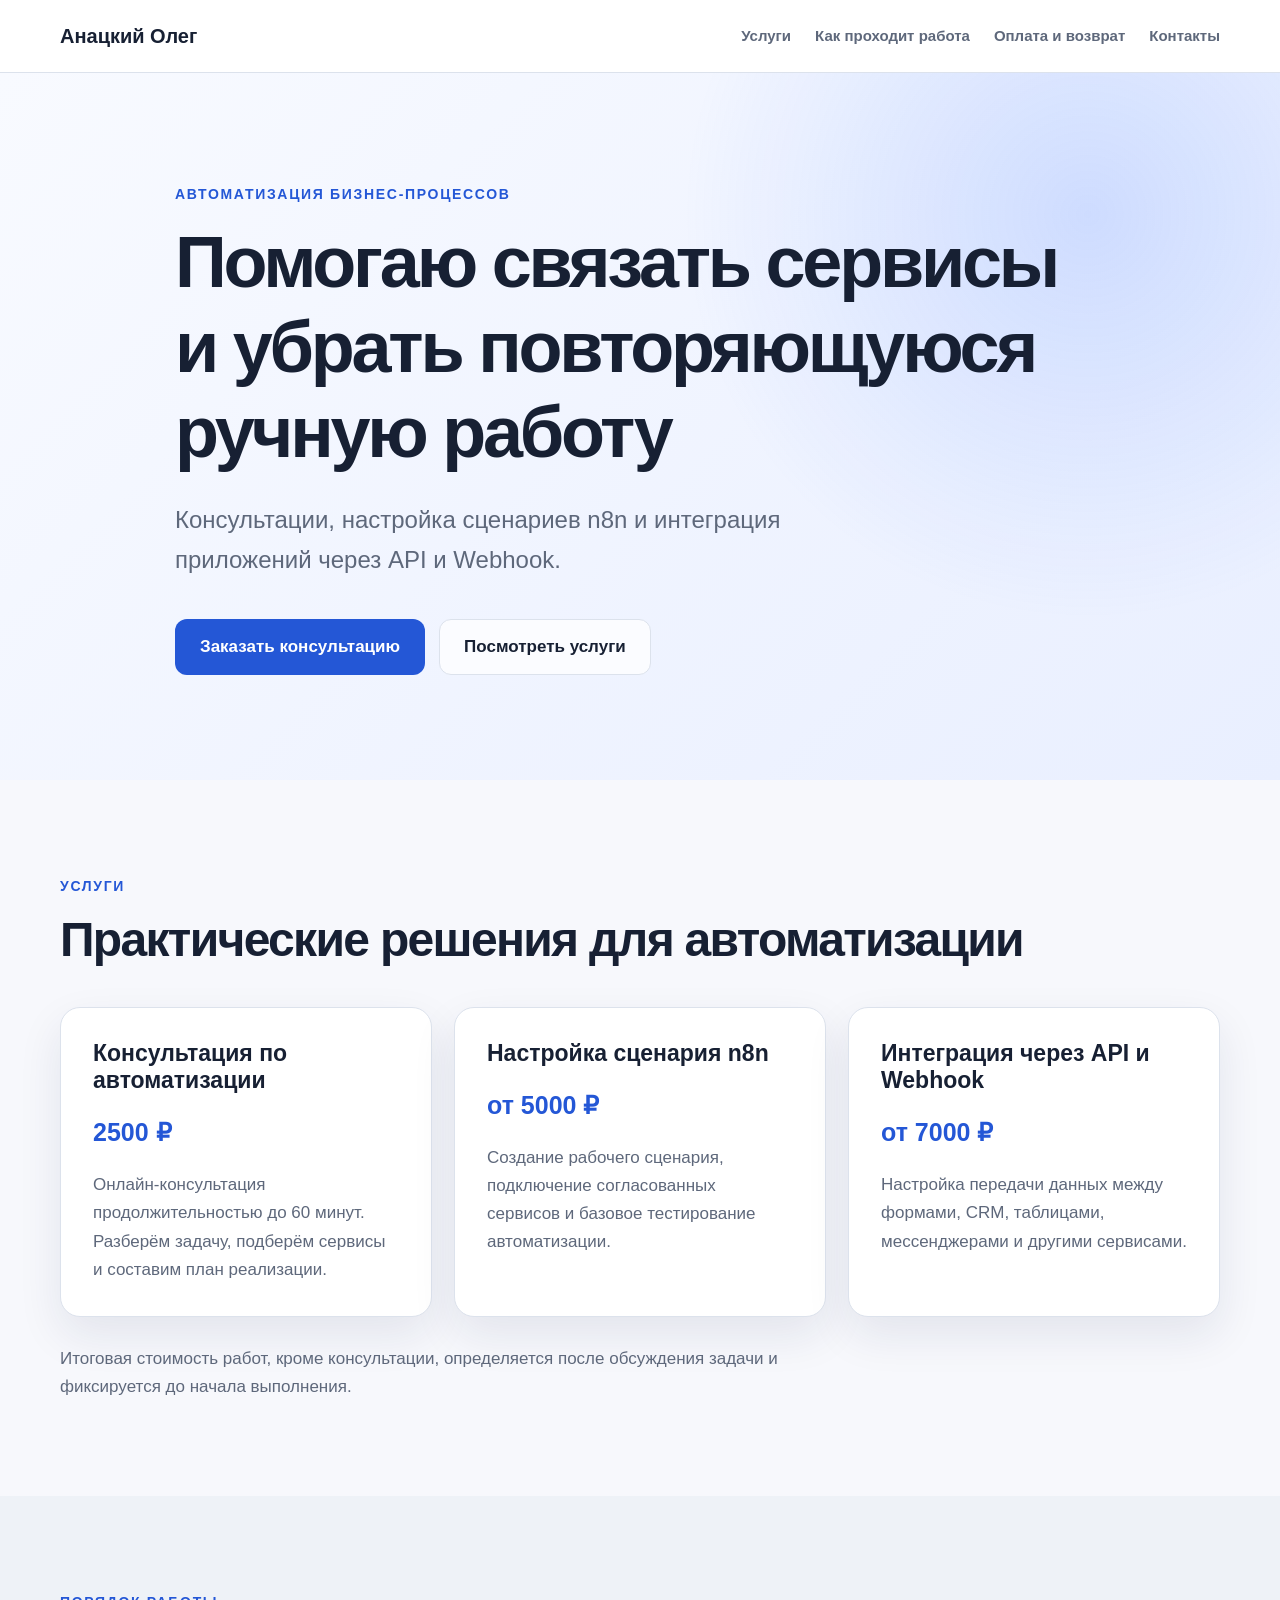
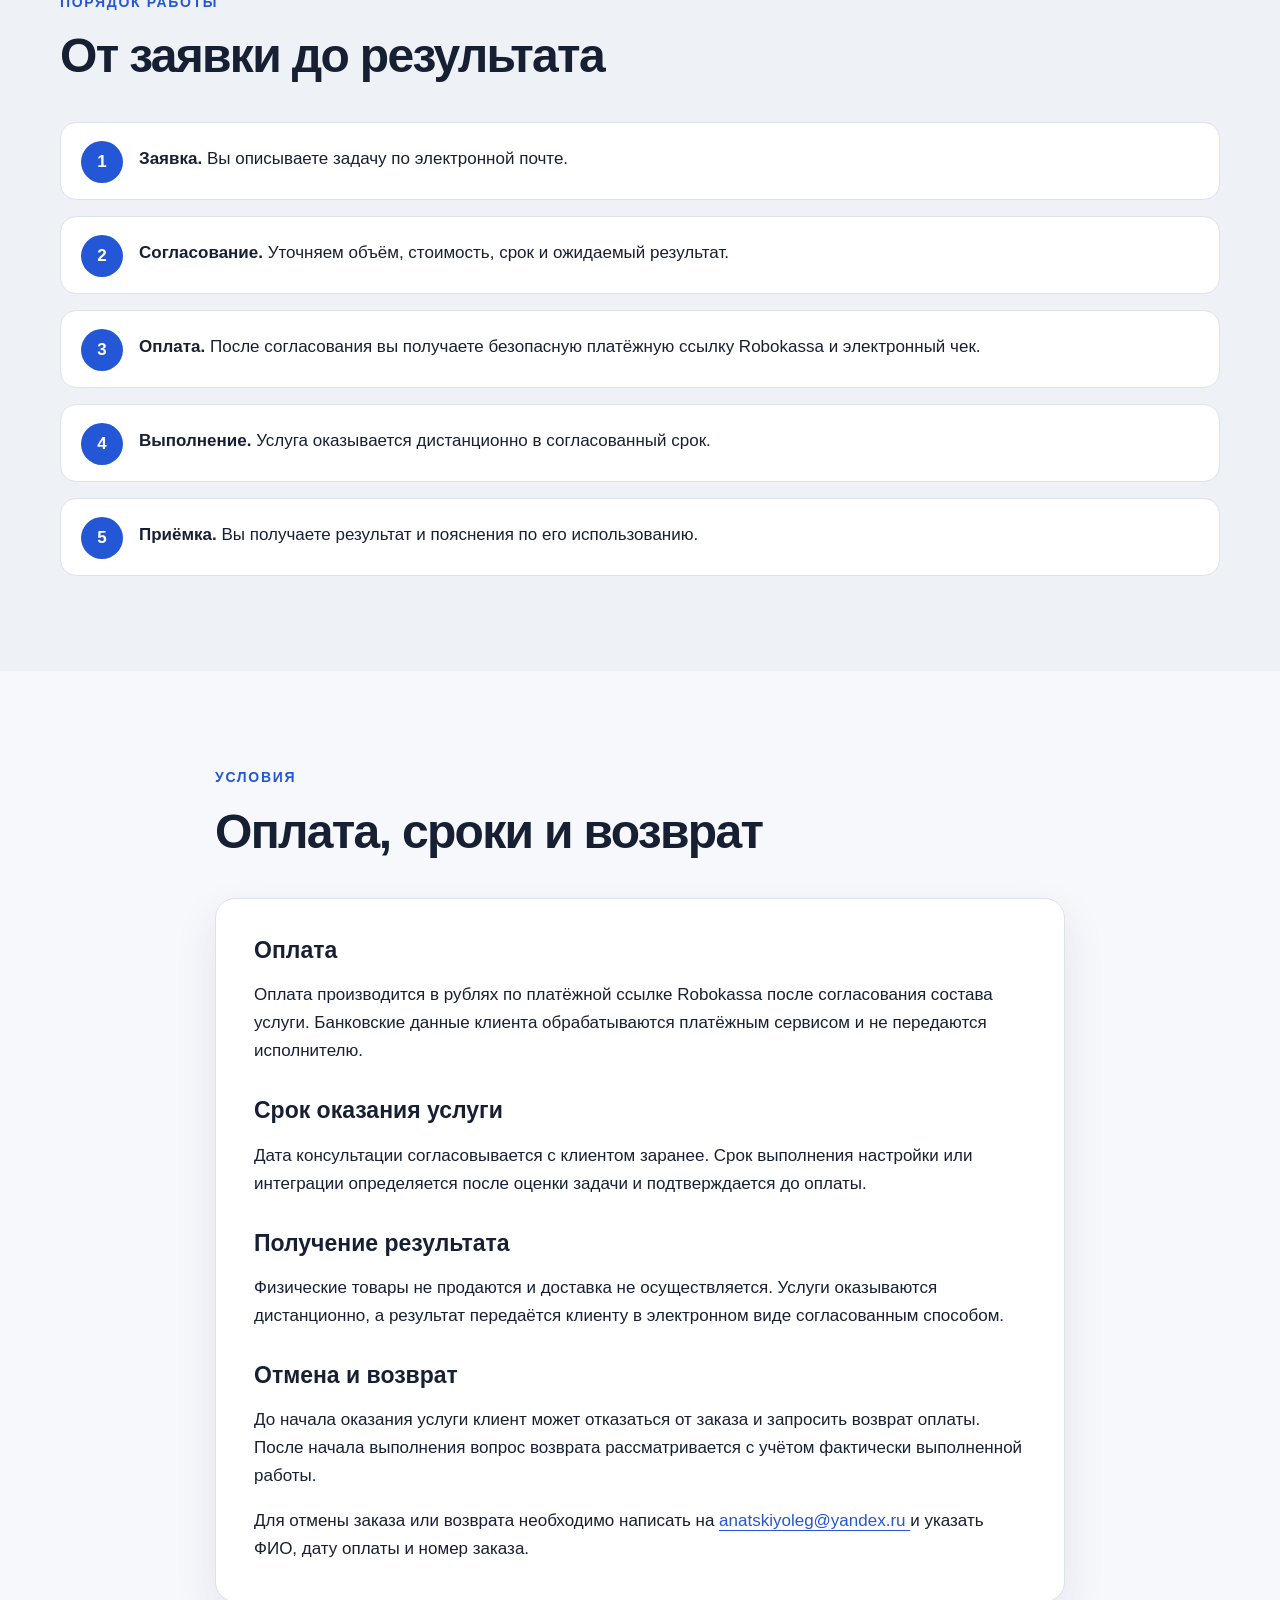
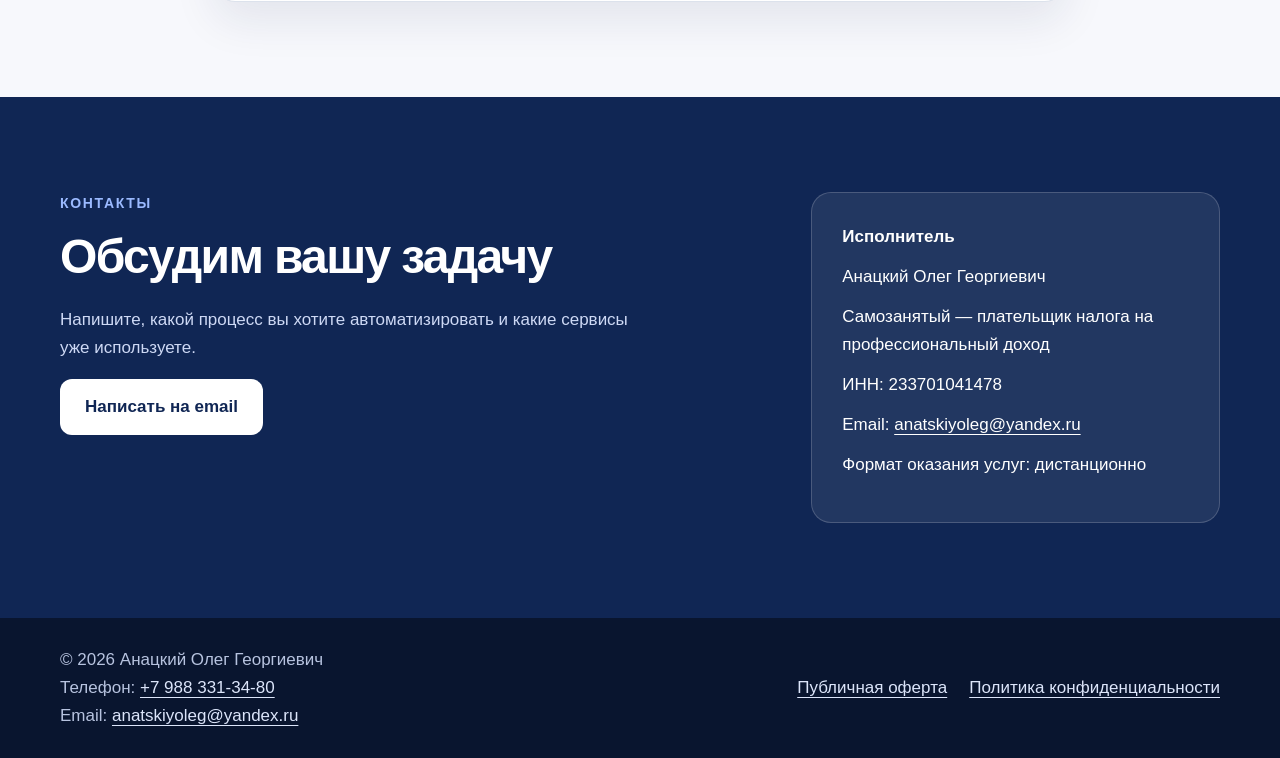
==== index.html @ 3cc93a09 "fix: add contact details for Robokassa review" ====
<!DOCTYPE html>
<html lang="ru">
<head>
  <meta charset="UTF-8">
  <meta name="viewport" content="width=device-width, initial-scale=1.0">

  <title>Автоматизация бизнес-процессов — Олег Анацкий</title>

  <meta
    name="description"
    content="Консультации, настройка сценариев n8n и интеграция сервисов через API и Webhook."
  >

  <link rel="stylesheet" href="styles.css">
</head>

<body>
  <header class="header">
    <div class="container header-inner">
      <a class="logo" href="#top">Анацкий Олег</a>

      <nav class="navigation" aria-label="Основная навигация">
        <a href="#services">Услуги</a>
        <a href="#process">Как проходит работа</a>
        <a href="#payment">Оплата и возврат</a>
        <a href="#contacts">Контакты</a>
      </nav>
    </div>
  </header>

  <main id="top">
    <section class="hero">
      <div class="container hero-content">
        <p class="eyebrow">Автоматизация бизнес-процессов</p>

        <h1>Помогаю связать сервисы и убрать повторяющуюся ручную работу</h1>

        <p class="hero-text">
          Консультации, настройка сценариев n8n и интеграция
          приложений через API и Webhook.
        </p>

        <div class="hero-actions">
          <a
            class="button button-primary"
            href="mailto:anatskiyoleg@yandex.ru?subject=Заявка%20на%20консультацию"
          >
            Заказать консультацию
          </a>

          <a class="button button-secondary" href="#services">
            Посмотреть услуги
          </a>
        </div>
      </div>
    </section>

    <section class="section" id="services">
      <div class="container">
        <p class="section-label">Услуги</p>
        <h2>Практические решения для автоматизации</h2>

        <div class="cards">
          <article class="card">
            <h3>Консультация по автоматизации</h3>
            <p class="price">2500 ₽</p>

            <p>
              Онлайн-консультация продолжительностью до 60 минут.
              Разберём задачу, подберём сервисы и составим план реализации.
            </p>
          </article>

          <article class="card">
            <h3>Настройка сценария n8n</h3>
            <p class="price">от 5000 ₽</p>

            <p>
              Создание рабочего сценария, подключение согласованных
              сервисов и базовое тестирование автоматизации.
            </p>
          </article>

          <article class="card">
            <h3>Интеграция через API и Webhook</h3>
            <p class="price">от 7000 ₽</p>

            <p>
              Настройка передачи данных между формами, CRM,
              таблицами, мессенджерами и другими сервисами.
            </p>
          </article>
        </div>

        <p class="note">
          Итоговая стоимость работ, кроме консультации, определяется
          после обсуждения задачи и фиксируется до начала выполнения.
        </p>
      </div>
    </section>

    <section class="section section-muted" id="process">
      <div class="container">
        <p class="section-label">Порядок работы</p>
        <h2>От заявки до результата</h2>

        <ol class="steps">
          <li>
            <strong>Заявка.</strong>
            Вы описываете задачу по электронной почте.
          </li>

          <li>
            <strong>Согласование.</strong>
            Уточняем объём, стоимость, срок и ожидаемый результат.
          </li>

          <li>
            <strong>Оплата.</strong>
            После согласования вы получаете безопасную платёжную
            ссылку Robokassa и электронный чек.
          </li>

          <li>
            <strong>Выполнение.</strong>
            Услуга оказывается дистанционно в согласованный срок.
          </li>

          <li>
            <strong>Приёмка.</strong>
            Вы получаете результат и пояснения по его использованию.
          </li>
        </ol>
      </div>
    </section>

    <section class="section" id="payment">
      <div class="container narrow">
        <p class="section-label">Условия</p>
        <h2>Оплата, сроки и возврат</h2>

        <div class="text-block">
          <h3>Оплата</h3>
          <p>
            Оплата производится в рублях по платёжной ссылке Robokassa
            после согласования состава услуги. Банковские данные клиента
            обрабатываются платёжным сервисом и не передаются исполнителю.
          </p>

          <h3>Срок оказания услуги</h3>
          <p>
            Дата консультации согласовывается с клиентом заранее.
            Срок выполнения настройки или интеграции определяется после
            оценки задачи и подтверждается до оплаты.
          </p>

          <h3>Получение результата</h3>
          <p>
            Физические товары не продаются и доставка не осуществляется.
            Услуги оказываются дистанционно, а результат передаётся клиенту
            в электронном виде согласованным способом.
          </p>

          <h3>Отмена и возврат</h3>
          <p>
            До начала оказания услуги клиент может отказаться от заказа
            и запросить возврат оплаты. После начала выполнения вопрос
            возврата рассматривается с учётом фактически выполненной работы.
          </p>

          <p>
            Для отмены заказа или возврата необходимо написать на
            <a href="mailto:anatskiyoleg@yandex.ru">
              anatskiyoleg@yandex.ru
            </a>
            и указать ФИО, дату оплаты и номер заказа.
          </p>
        </div>
      </div>
    </section>

    <section class="section section-accent" id="contacts">
      <div class="container contact-grid">
        <div>
          <p class="section-label">Контакты</p>
          <h2>Обсудим вашу задачу</h2>

          <p>
            Напишите, какой процесс вы хотите автоматизировать
            и какие сервисы уже используете.
          </p>

          <a
            class="button button-light"
            href="mailto:anatskiyoleg@yandex.ru?subject=Заявка%20с%20сайта"
          >
            Написать на email
          </a>
        </div>

        <div class="details">
          <p><strong>Исполнитель</strong></p>
          <p>Анацкий Олег Георгиевич</p>
          <p>Самозанятый — плательщик налога на профессиональный доход</p>
          <p>ИНН: 233701041478</p>

          <p>
            Email:
            <a href="mailto:anatskiyoleg@yandex.ru">
              anatskiyoleg@yandex.ru
            </a>
          </p>

          <p>Формат оказания услуг: дистанционно</p>
        </div>
      </div>
    </section>
  </main>

  <footer class="footer">
    <div class="container footer-inner">
      <p>
        © 2026 Анацкий Олег Георгиевич<br>
        Телефон: <a href="tel:+79883313480">+7 988 331-34-80</a><br>
        Email: <a href="mailto:anatskiyoleg@yandex.ru">anatskiyoleg@yandex.ru</a>
      </p>

      <div class="footer-links">
        <a href="offer.html">Публичная оферта</a>
        <a href="privacy.html">Политика конфиденциальности</a>
      </div>
    </div>
  </footer>
</body>
</html>
---- styles.css ----
:root {
  --background: #f7f8fc;
  --surface: #ffffff;
  --surface-muted: #eef2f7;
  --text: #172033;
  --text-muted: #5e687b;
  --primary: #2457d6;
  --primary-dark: #183f9f;
  --accent: #102654;
  --border: #dce2ec;
  --shadow: 0 18px 45px rgba(20, 37, 74, 0.09);
  --radius: 20px;
  --container: 1160px;
}

* {
  box-sizing: border-box;
}

html {
  scroll-behavior: smooth;
}

body {
  margin: 0;
  background: var(--background);
  color: var(--text);
  font-family:
    Inter,
    -apple-system,
    BlinkMacSystemFont,
    "Segoe UI",
    sans-serif;
  font-size: 17px;
  line-height: 1.65;
}

a {
  color: var(--primary);
  text-decoration-thickness: 1px;
  text-underline-offset: 4px;
}

a:hover {
  color: var(--primary-dark);
}

.container {
  width: min(calc(100% - 40px), var(--container));
  margin-inline: auto;
}

.narrow {
  max-width: 850px;
}

.header {
  position: sticky;
  top: 0;
  z-index: 20;
  background: rgba(255, 255, 255, 0.94);
  border-bottom: 1px solid var(--border);
  backdrop-filter: blur(12px);
}

.header-inner {
  min-height: 72px;
  display: flex;
  align-items: center;
  justify-content: space-between;
  gap: 30px;
}

.logo {
  color: var(--text);
  font-size: 20px;
  font-weight: 800;
  text-decoration: none;
}

.navigation {
  display: flex;
  align-items: center;
  flex-wrap: wrap;
  gap: 24px;
}

.navigation a {
  color: var(--text-muted);
  font-size: 15px;
  font-weight: 600;
  text-decoration: none;
}

.navigation a:hover {
  color: var(--primary);
}

.hero {
  padding: 110px 0 105px;
  background:
    radial-gradient(circle at 85% 20%, rgba(75, 128, 255, 0.2), transparent 33%),
    linear-gradient(135deg, #f8faff 0%, #e9efff 100%);
}

.hero-content {
  max-width: 930px;
}

.eyebrow,
.section-label {
  margin: 0 0 14px;
  color: var(--primary);
  font-size: 14px;
  font-weight: 800;
  letter-spacing: 0.12em;
  text-transform: uppercase;
}

h1,
h2,
h3 {
  margin-top: 0;
  line-height: 1.18;
}

h1 {
  max-width: 900px;
  margin-bottom: 25px;
  font-size: clamp(42px, 6vw, 72px);
  letter-spacing: -0.045em;
}

h2 {
  margin-bottom: 38px;
  font-size: clamp(32px, 4vw, 48px);
  letter-spacing: -0.035em;
}

h3 {
  margin-bottom: 14px;
  font-size: 23px;
}

.hero-text {
  max-width: 720px;
  margin: 0;
  color: var(--text-muted);
  font-size: clamp(19px, 2.5vw, 24px);
}

.hero-actions {
  display: flex;
  flex-wrap: wrap;
  gap: 14px;
  margin-top: 40px;
}

.button {
  display: inline-flex;
  min-height: 52px;
  align-items: center;
  justify-content: center;
  padding: 13px 24px;
  border: 1px solid transparent;
  border-radius: 12px;
  font-weight: 750;
  text-decoration: none;
  transition:
    transform 0.2s ease,
    background-color 0.2s ease,
    border-color 0.2s ease;
}

.button:hover {
  transform: translateY(-2px);
}

.button-primary {
  background: var(--primary);
  color: #ffffff;
}

.button-primary:hover {
  background: var(--primary-dark);
  color: #ffffff;
}

.button-secondary {
  background: rgba(255, 255, 255, 0.75);
  border-color: var(--border);
  color: var(--text);
}

.button-secondary:hover {
  background: #ffffff;
  color: var(--primary);
}

.button-light {
  background: #ffffff;
  color: var(--accent);
}

.button-light:hover {
  background: #e9efff;
  color: var(--accent);
}

.section {
  padding: 95px 0;
}

.section-muted {
  background: var(--surface-muted);
}

.section-accent {
  background: var(--accent);
  color: #ffffff;
}

.section-accent .section-label {
  color: #9bbaff;
}

.section-accent h2 {
  margin-bottom: 20px;
}

.cards {
  display: grid;
  grid-template-columns: repeat(3, 1fr);
  gap: 22px;
}

.card {
  padding: 32px;
  background: var(--surface);
  border: 1px solid var(--border);
  border-radius: var(--radius);
  box-shadow: var(--shadow);
}

.card p:last-child {
  margin-bottom: 0;
  color: var(--text-muted);
}

.price {
  margin: 18px 0;
  color: var(--primary);
  font-size: 25px;
  font-weight: 850;
}

.note {
  max-width: 820px;
  margin: 28px 0 0;
  color: var(--text-muted);
}

.steps {
  display: grid;
  margin: 0;
  padding: 0;
  counter-reset: work-step;
  list-style: none;
  gap: 16px;
}

.steps li {
  position: relative;
  min-height: 78px;
  padding: 22px 25px 22px 78px;
  background: var(--surface);
  border: 1px solid var(--border);
  border-radius: 16px;
}

.steps li::before {
  position: absolute;
  top: 18px;
  left: 20px;
  width: 42px;
  height: 42px;
  display: grid;
  place-items: center;
  background: var(--primary);
  border-radius: 50%;
  color: #ffffff;
  content: counter(work-step);
  counter-increment: work-step;
  font-weight: 800;
}

.text-block {
  padding: 38px;
  background: var(--surface);
  border: 1px solid var(--border);
  border-radius: var(--radius);
  box-shadow: var(--shadow);
}

.text-block h3:not(:first-child) {
  margin-top: 32px;
}

.text-block p:last-child {
  margin-bottom: 0;
}

.contact-grid {
  display: grid;
  grid-template-columns: 1.25fr 0.75fr;
  align-items: start;
  gap: 70px;
}

.contact-grid > div:first-child > p:not(.section-label) {
  max-width: 600px;
  color: #ced9f5;
}

.details {
  padding: 30px;
  background: rgba(255, 255, 255, 0.08);
  border: 1px solid rgba(255, 255, 255, 0.18);
  border-radius: var(--radius);
}

.details p {
  margin: 0 0 12px;
}

.details a {
  color: #ffffff;
}

.footer {
  padding: 28px 0;
  background: #09152f;
  color: #b7c3df;
}

.footer-inner {
  display: flex;
  align-items: center;
  justify-content: space-between;
  gap: 24px;
}

.footer-inner p {
  margin: 0;
}

.footer-links {
  display: flex;
  flex-wrap: wrap;
  gap: 22px;
}

.footer a {
  color: #dce5fa;
}

@media (max-width: 900px) {
  .header {
    position: static;
  }

  .header-inner {
    padding: 18px 0;
    align-items: flex-start;
    flex-direction: column;
  }

  .navigation {
    gap: 12px 18px;
  }

  .hero {
    padding: 80px 0;
  }

  .cards,
  .contact-grid {
    grid-template-columns: 1fr;
  }

  .contact-grid {
    gap: 35px;
  }
}

@media (max-width: 600px) {
  body {
    font-size: 16px;
  }

  .container {
    width: min(calc(100% - 28px), var(--container));
  }

  .navigation {
    display: none;
  }

  .hero,
  .section {
    padding: 65px 0;
  }

  h1 {
    font-size: 39px;
  }

  h2 {
    font-size: 31px;
  }

  .card,
  .text-block,
  .details {
    padding: 24px;
  }

  .steps li {
    padding: 70px 22px 22px;
  }

  .steps li::before {
    top: 18px;
    left: 22px;
  }

  .footer-inner {
    align-items: flex-start;
    flex-direction: column;
  }
}
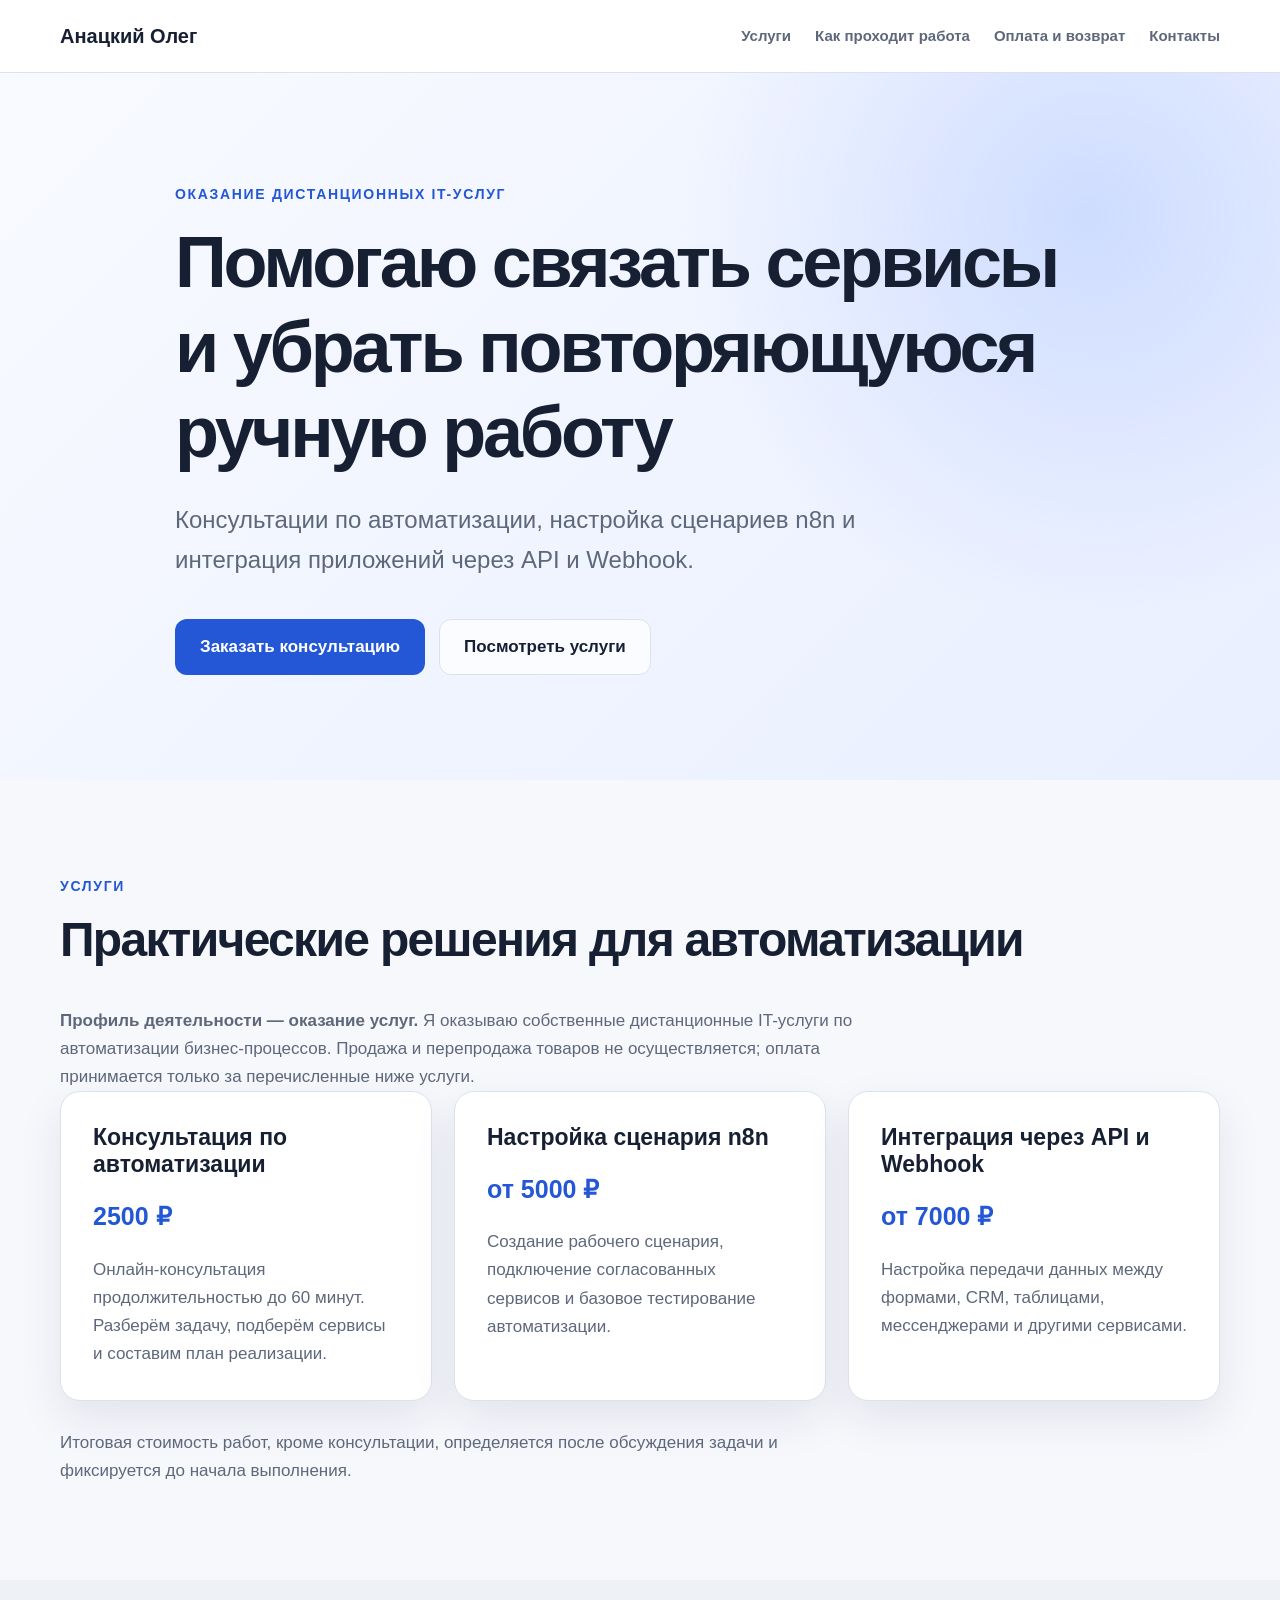
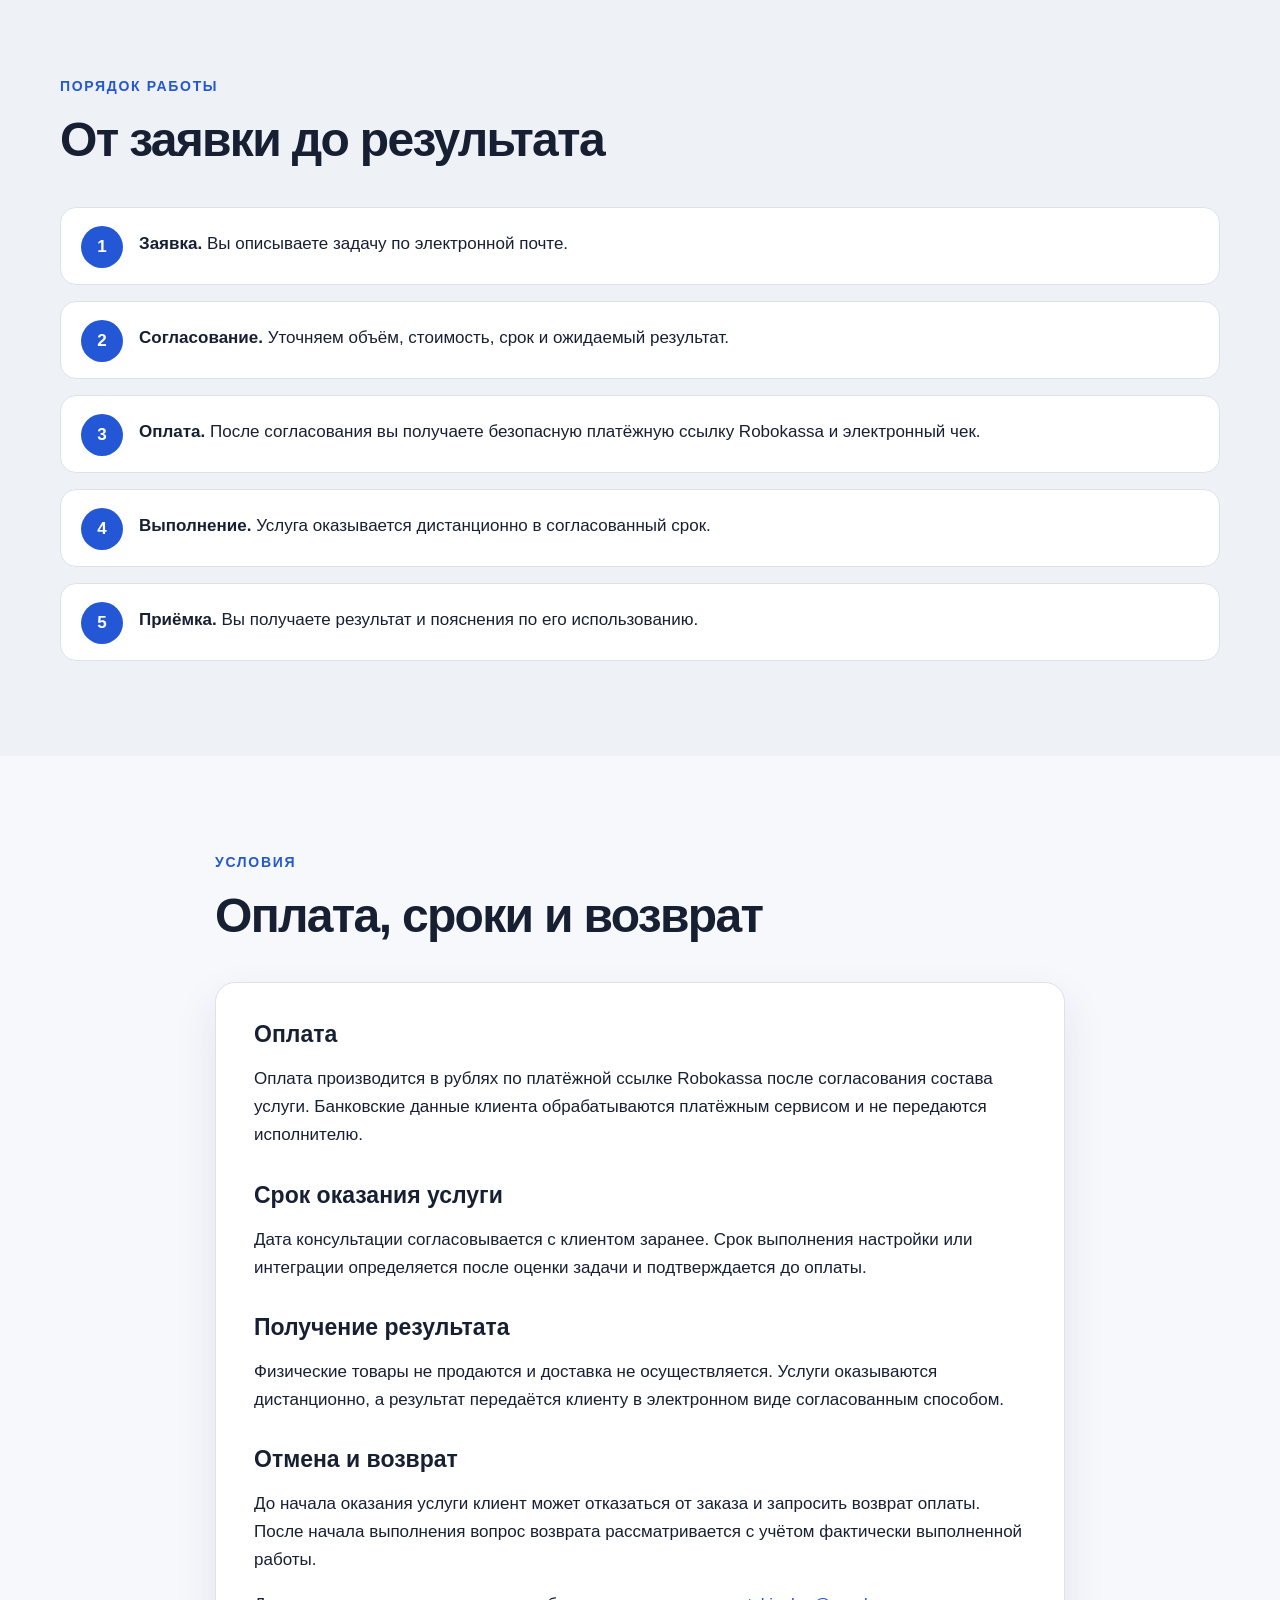
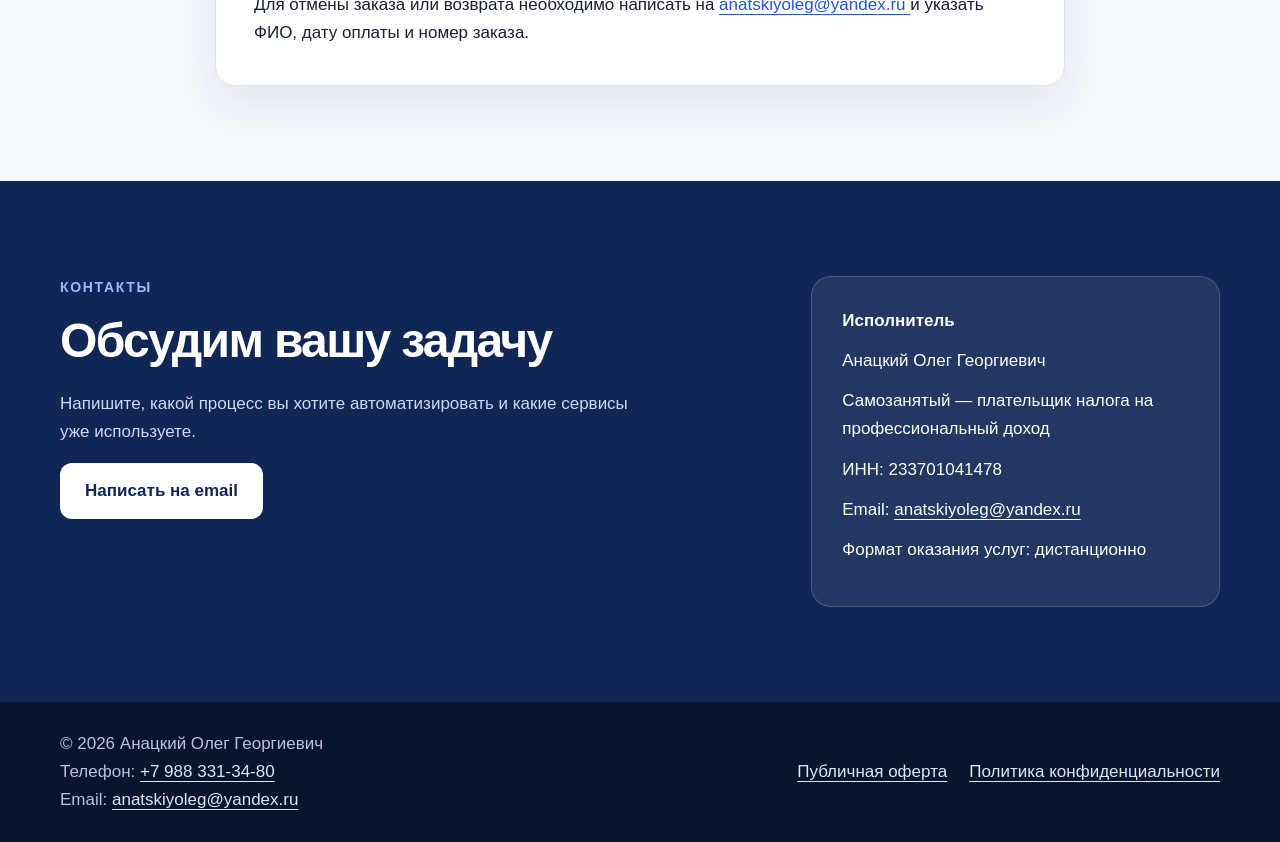
==== commit 9cdb260f: "fix: clarify service business profile" ====
--- a/index.html
+++ b/index.html
@@ -8,7 +8,7 @@
 
   <meta
     name="description"
-    content="Консультации, настройка сценариев n8n и интеграция сервисов через API и Webhook."
+    content="Дистанционные IT-услуги: консультации по автоматизации, настройка сценариев n8n и интеграция сервисов через API и Webhook."
   >
 
   <link rel="stylesheet" href="styles.css">
@@ -31,13 +31,13 @@
   <main id="top">
     <section class="hero">
       <div class="container hero-content">
-        <p class="eyebrow">Автоматизация бизнес-процессов</p>
+        <p class="eyebrow">Оказание дистанционных IT-услуг</p>
 
         <h1>Помогаю связать сервисы и убрать повторяющуюся ручную работу</h1>
 
         <p class="hero-text">
-          Консультации, настройка сценариев n8n и интеграция
-          приложений через API и Webhook.
+          Консультации по автоматизации, настройка сценариев n8n
+          и интеграция приложений через API и Webhook.
         </p>
 
         <div class="hero-actions">
@@ -60,6 +60,13 @@
         <p class="section-label">Услуги</p>
         <h2>Практические решения для автоматизации</h2>
 
+        <p class="note">
+          <strong>Профиль деятельности — оказание услуг.</strong>
+          Я оказываю собственные дистанционные IT-услуги по автоматизации
+          бизнес-процессов. Продажа и перепродажа товаров не осуществляется;
+          оплата принимается только за перечисленные ниже услуги.
+        </p>
+
         <div class="cards">
           <article class="card">
             <h3>Консультация по автоматизации</h3>
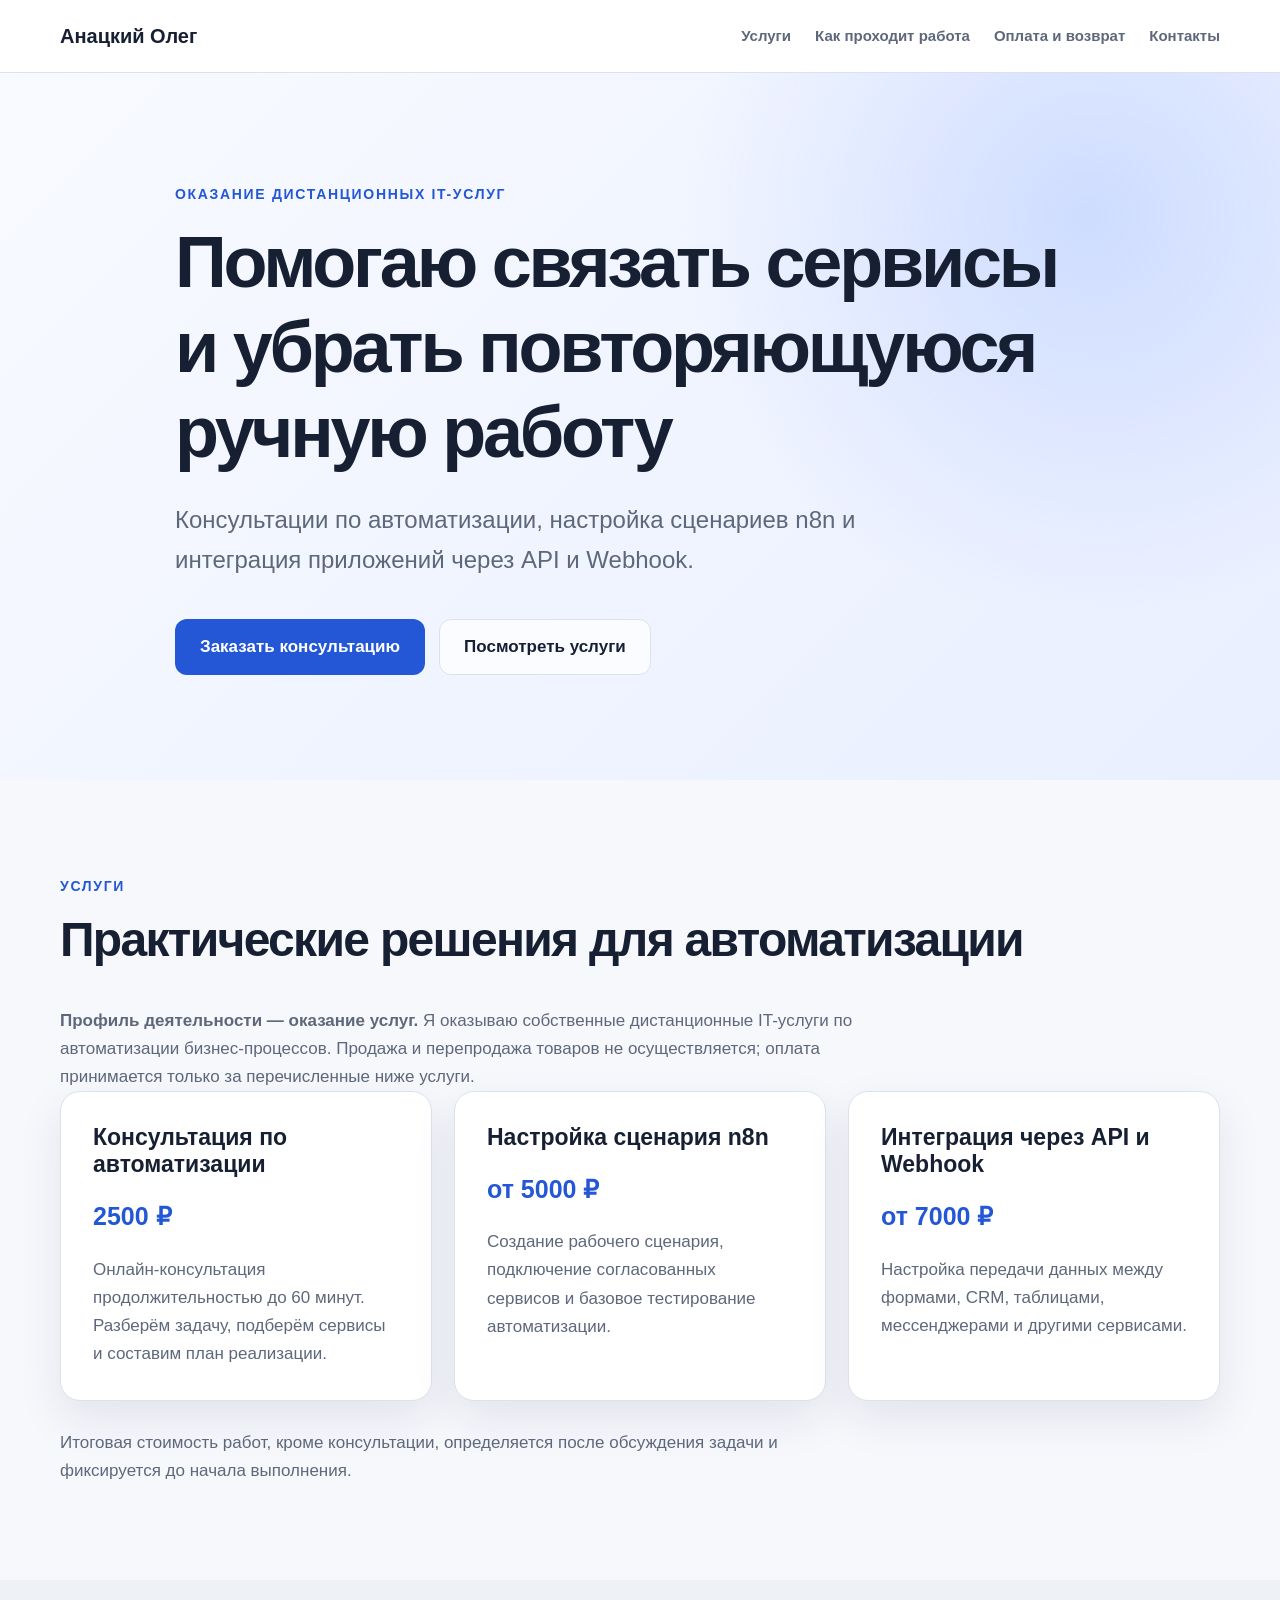
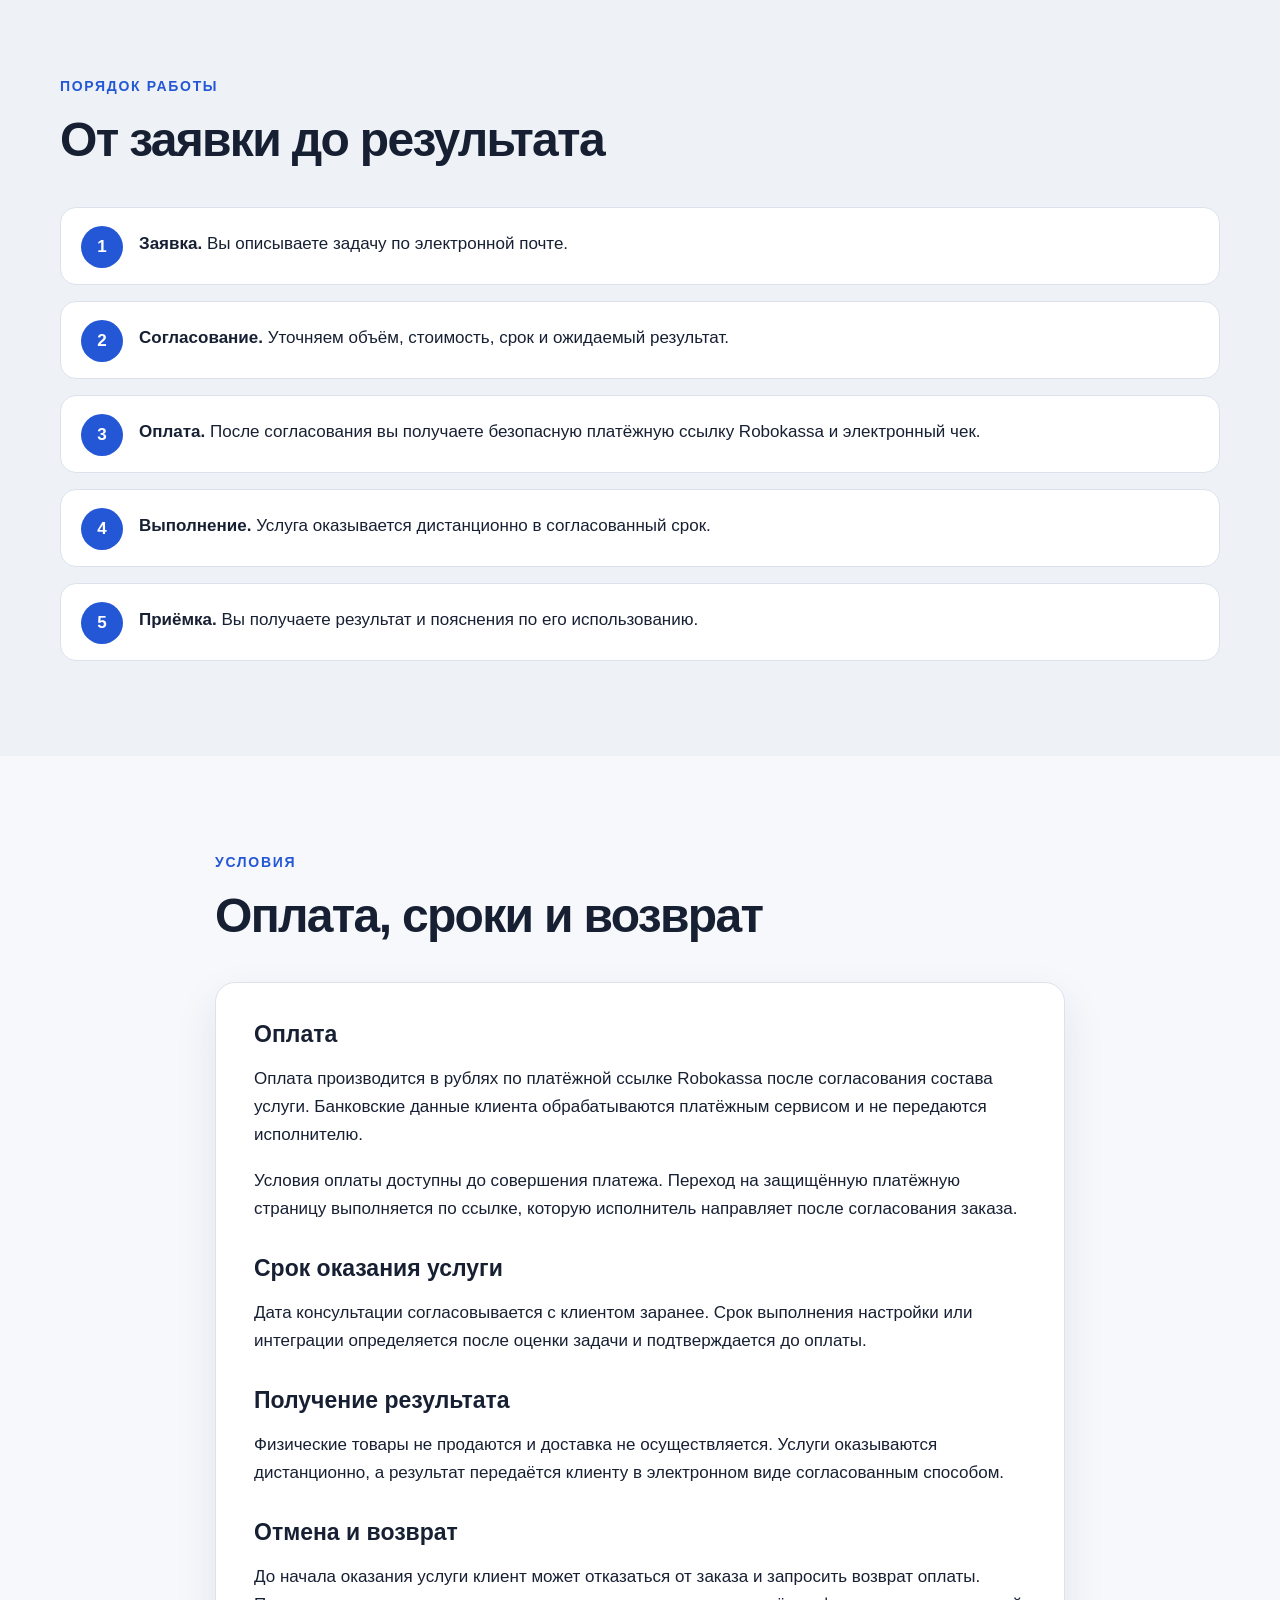
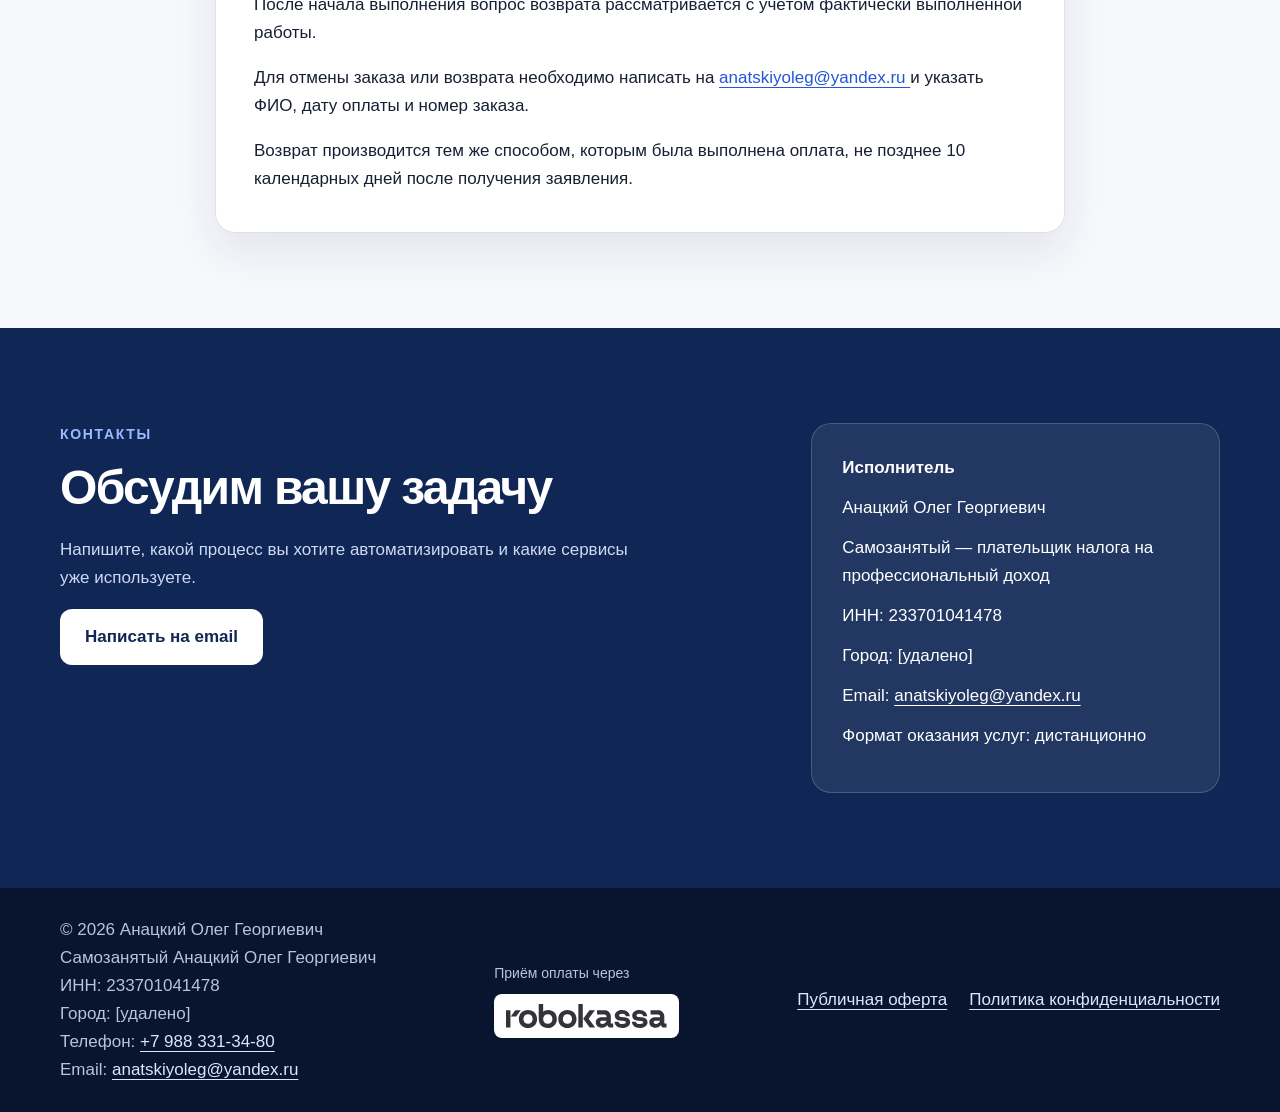
==== commit be4918b1: "fix: complete Robokassa compliance details" ====
--- a/index.html
+++ b/index.html
@@ -154,6 +154,12 @@
             обрабатываются платёжным сервисом и не передаются исполнителю.
           </p>
 
+          <p>
+            Условия оплаты доступны до совершения платежа. Переход на
+            защищённую платёжную страницу выполняется по ссылке, которую
+            исполнитель направляет после согласования заказа.
+          </p>
+
           <h3>Срок оказания услуги</h3>
           <p>
             Дата консультации согласовывается с клиентом заранее.
@@ -181,6 +187,11 @@
               anatskiyoleg@yandex.ru
             </a>
             и указать ФИО, дату оплаты и номер заказа.
+          </p>
+
+          <p>
+            Возврат производится тем же способом, которым была выполнена
+            оплата, не позднее 10 календарных дней после получения заявления.
           </p>
         </div>
       </div>
@@ -210,6 +221,7 @@
           <p>Анацкий Олег Георгиевич</p>
           <p>Самозанятый — плательщик налога на профессиональный доход</p>
           <p>ИНН: 233701041478</p>
+          <p>Город: [удалено]</p>
 
           <p>
             Email:
@@ -228,9 +240,19 @@
     <div class="container footer-inner">
       <p>
         © 2026 Анацкий Олег Георгиевич<br>
+        Самозанятый Анацкий Олег Георгиевич<br>
+        ИНН: 233701041478<br>
+        Город: [удалено]<br>
         Телефон: <a href="tel:+79883313480">+7 988 331-34-80</a><br>
         Email: <a href="mailto:anatskiyoleg@yandex.ru">anatskiyoleg@yandex.ru</a>
       </p>
+
+      <div class="payment-provider">
+        <span>Приём оплаты через</span>
+        <a class="payment-provider-link" href="https://robokassa.com/" target="_blank" rel="noopener noreferrer" aria-label="Перейти на сайт Robokassa">
+          <img src="robokassa-logo.svg" alt="Robokassa" width="161" height="24">
+        </a>
+      </div>
 
       <div class="footer-links">
         <a href="offer.html">Публичная оферта</a>
--- a/styles.css
+++ b/styles.css
@@ -354,6 +354,27 @@
   margin: 0;
 }
 
+.payment-provider {
+  display: flex;
+  flex-direction: column;
+  align-items: flex-start;
+  gap: 8px;
+  font-size: 14px;
+}
+
+.payment-provider-link {
+  display: inline-flex;
+  padding: 10px 12px;
+  border-radius: 8px;
+  background: #ffffff;
+}
+
+.payment-provider-link img {
+  display: block;
+  max-width: 100%;
+  height: auto;
+}
+
 .footer-links {
   display: flex;
   flex-wrap: wrap;
@@ -438,4 +459,4 @@
     align-items: flex-start;
     flex-direction: column;
   }
-}+}
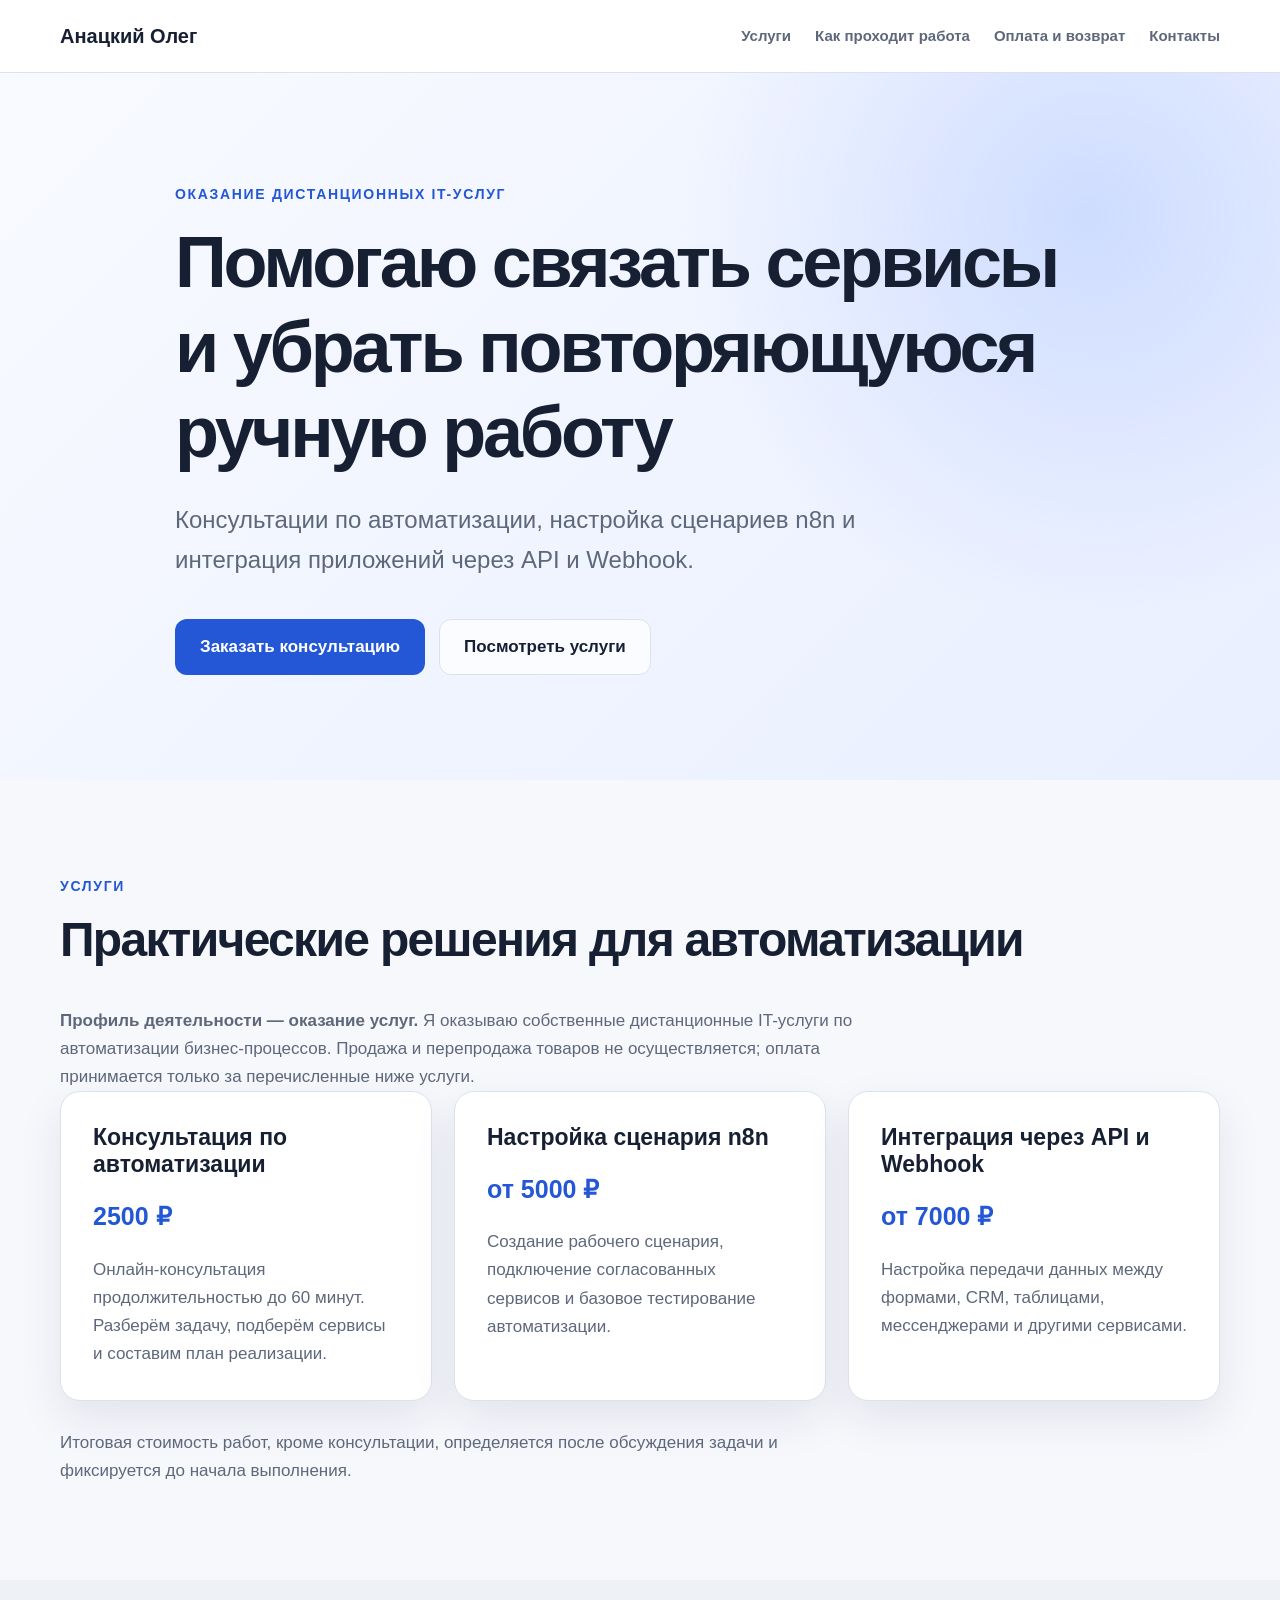
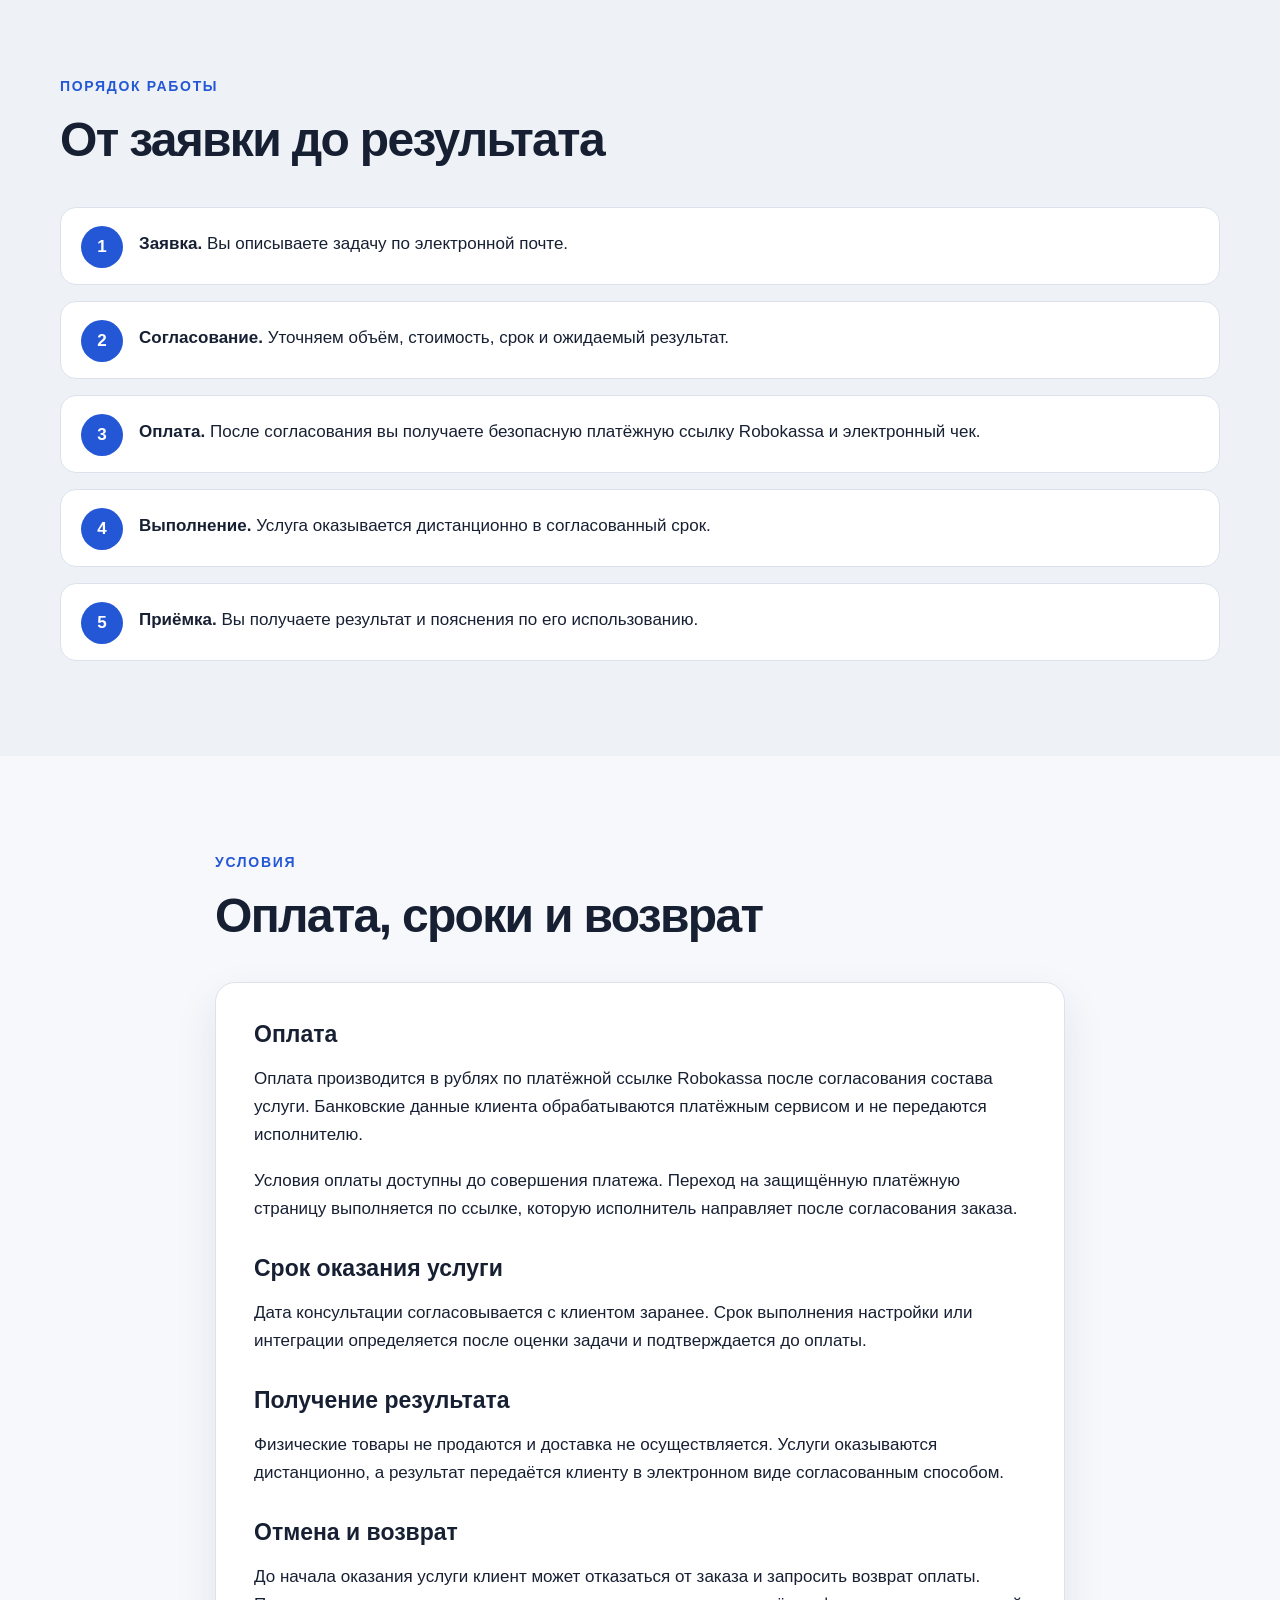
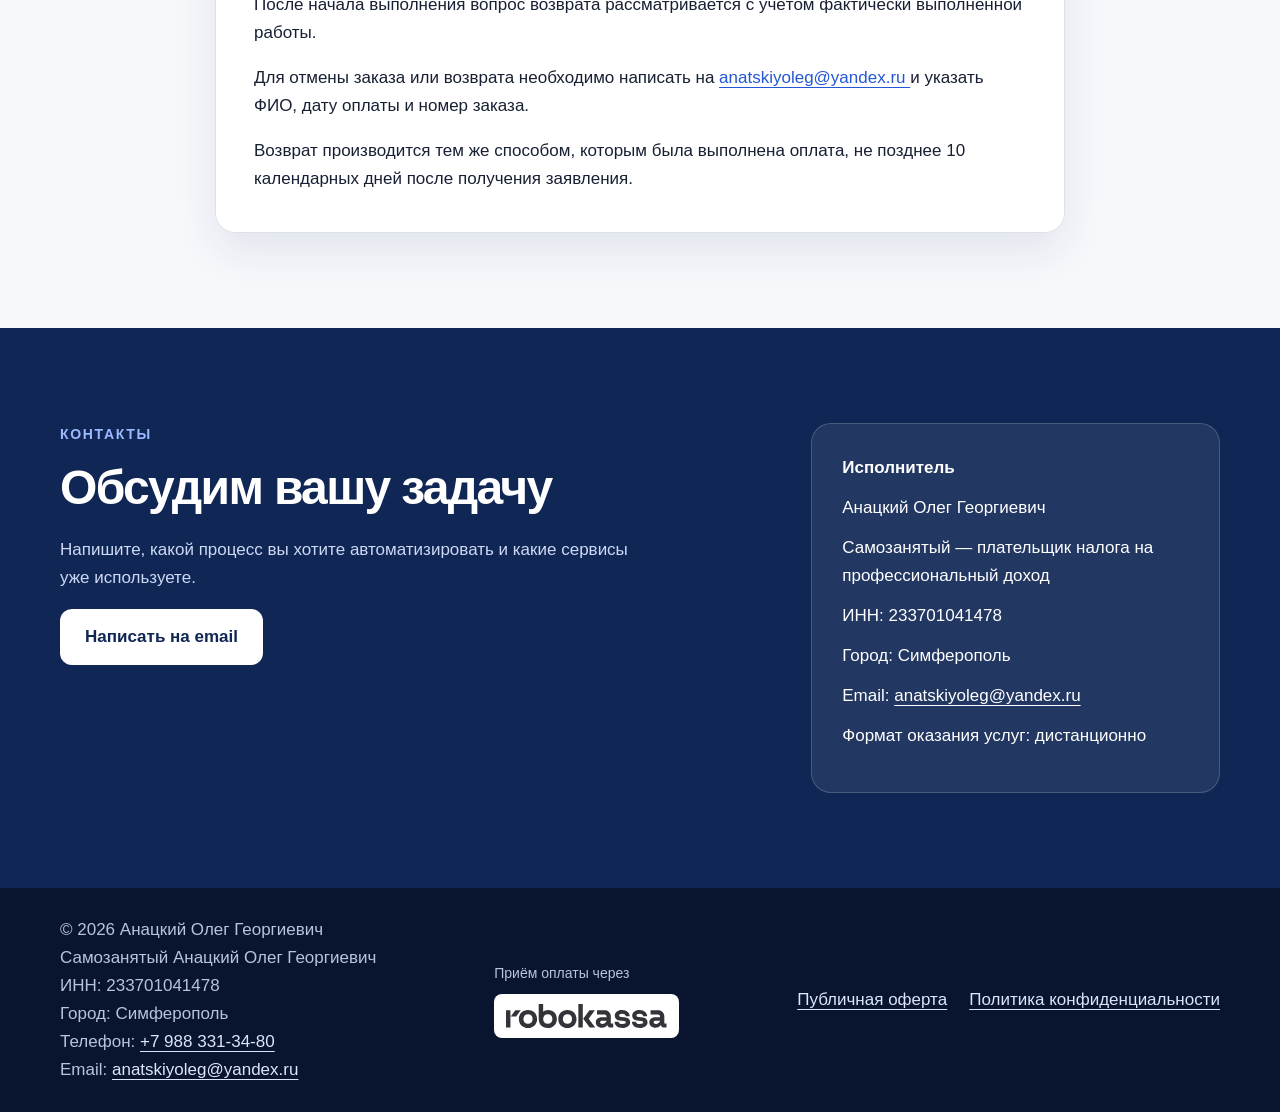
==== commit b4583dbc: "fix: complete Robokassa compliance details" ====
--- a/index.html
+++ b/index.html
@@ -221,7 +221,7 @@
           <p>Анацкий Олег Георгиевич</p>
           <p>Самозанятый — плательщик налога на профессиональный доход</p>
           <p>ИНН: 233701041478</p>
-          <p>Город: [удалено]</p>
+          <p>Город: Симферополь</p>
 
           <p>
             Email:
@@ -242,7 +242,7 @@
         © 2026 Анацкий Олег Георгиевич<br>
         Самозанятый Анацкий Олег Георгиевич<br>
         ИНН: 233701041478<br>
-        Город: [удалено]<br>
+        Город: Симферополь<br>
         Телефон: <a href="tel:+79883313480">+7 988 331-34-80</a><br>
         Email: <a href="mailto:anatskiyoleg@yandex.ru">anatskiyoleg@yandex.ru</a>
       </p>
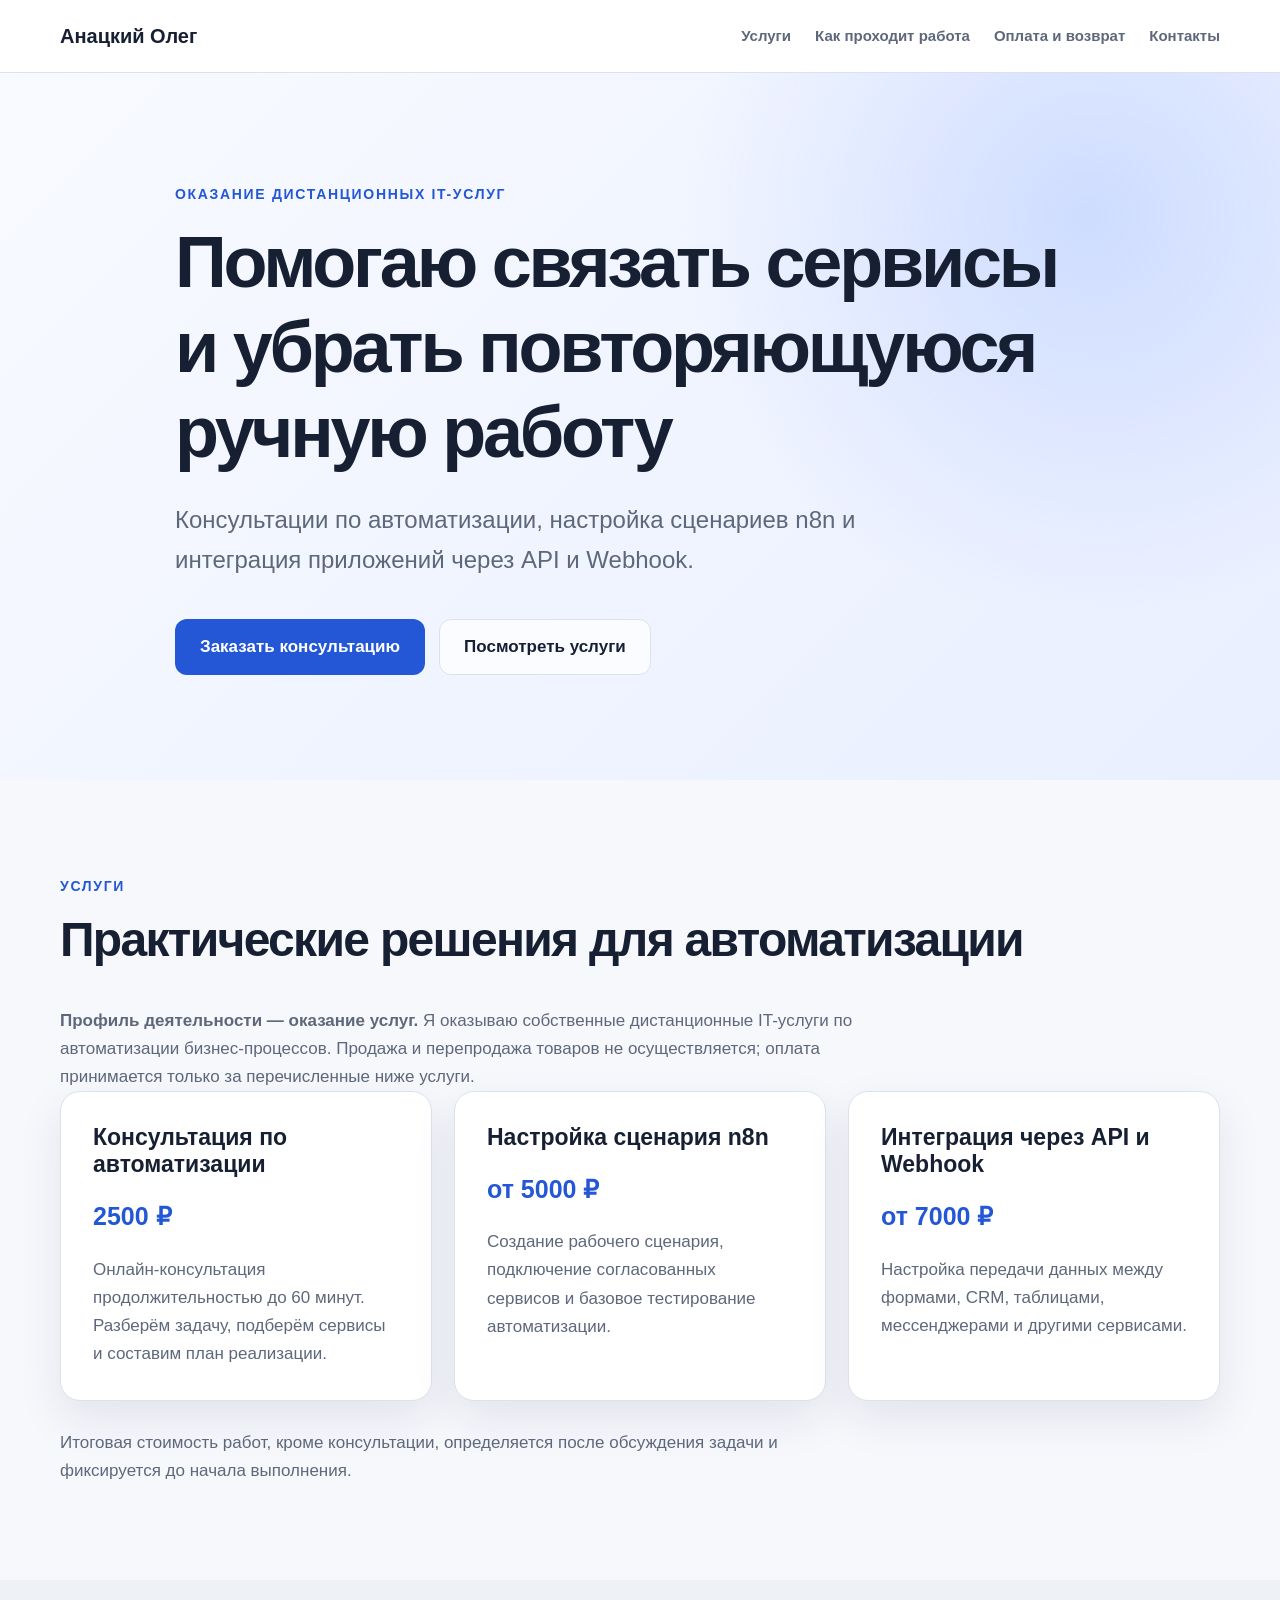
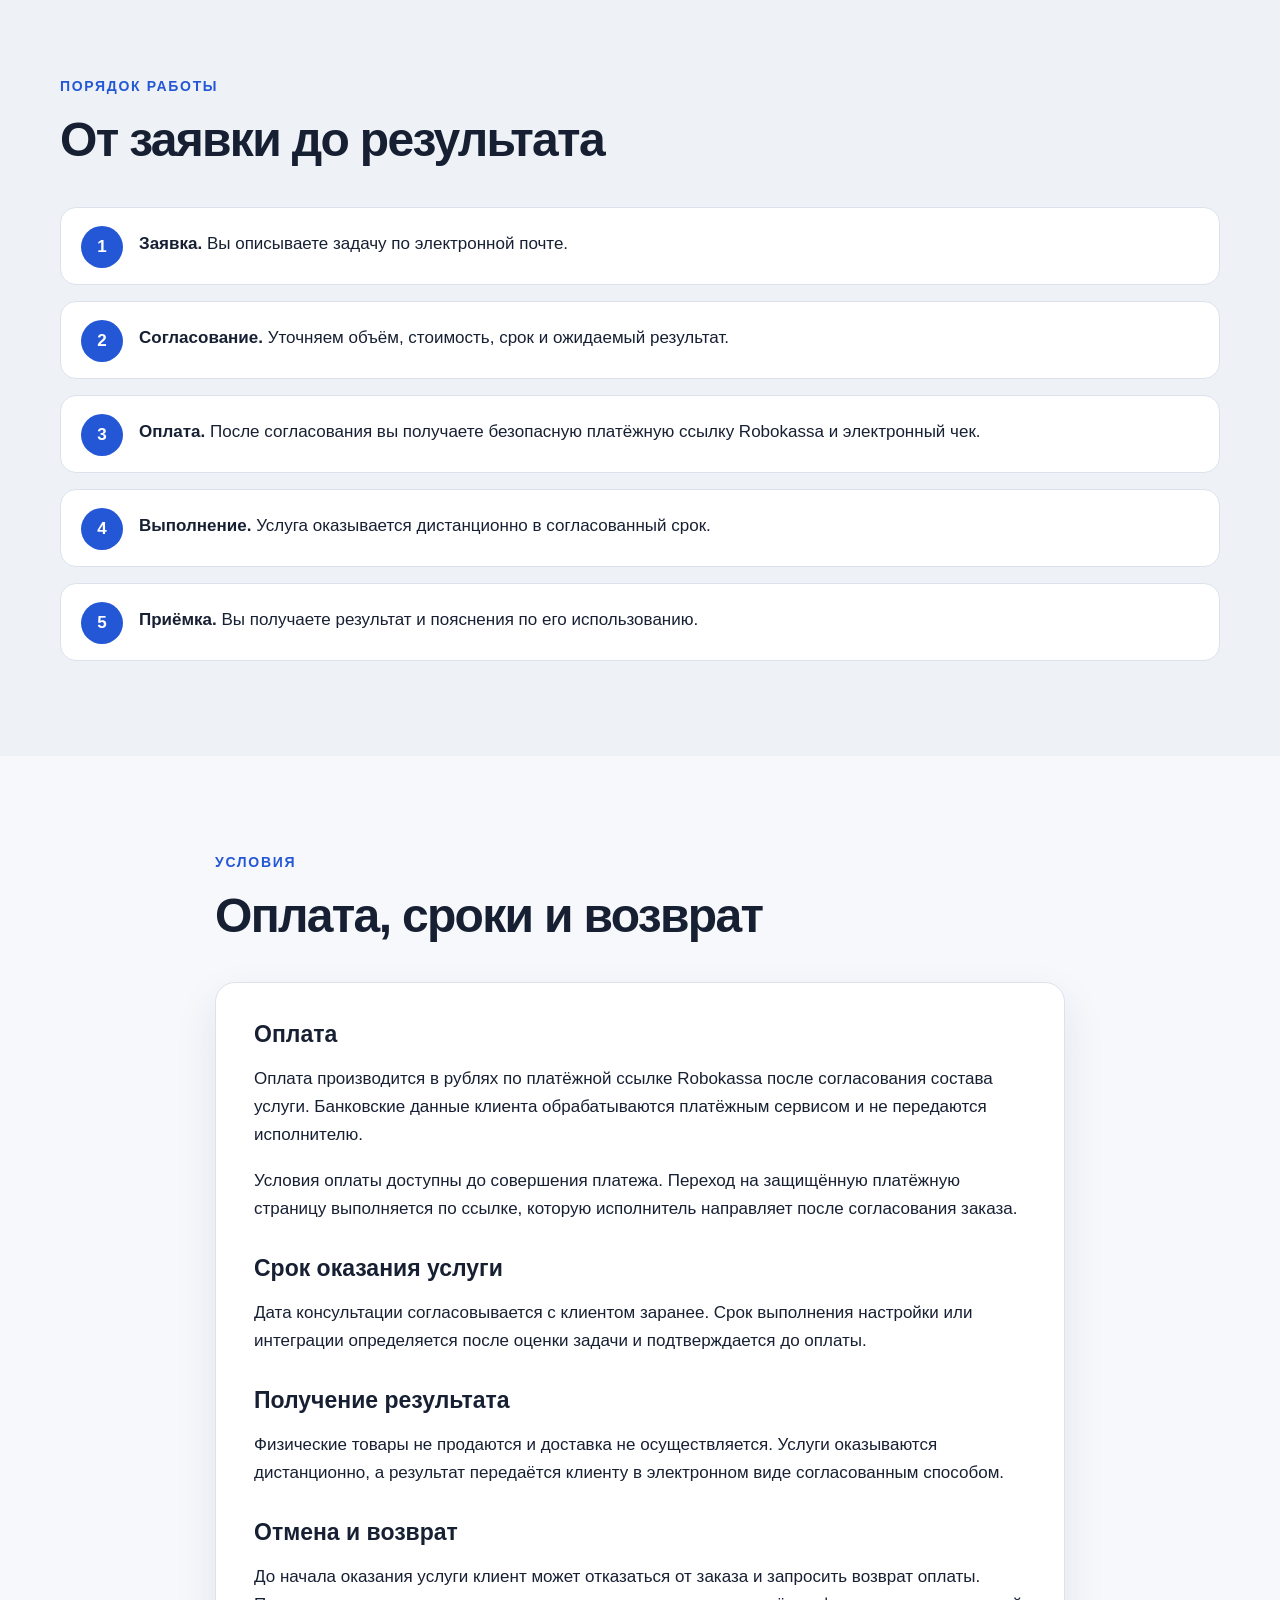
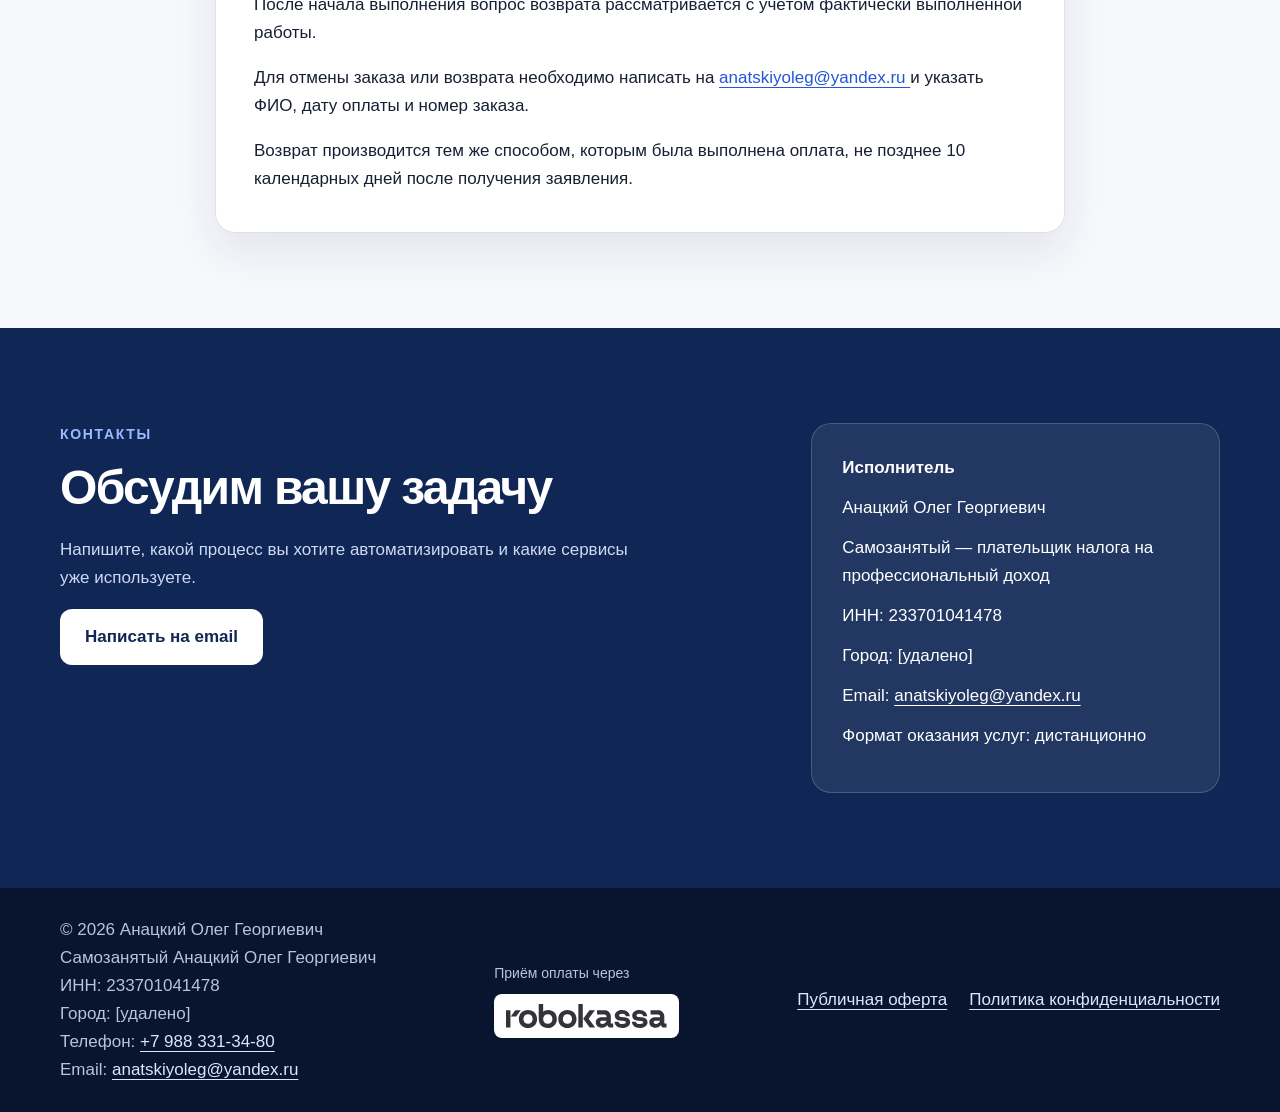
==== commit 0b66dbe6: "Merge pull request #4 from oleg977/fix/robokassa-final-compliance fix: complete Robokassa compliance" ====
--- a/index.html
+++ b/index.html
@@ -221,7 +221,7 @@
           <p>Анацкий Олег Георгиевич</p>
           <p>Самозанятый — плательщик налога на профессиональный доход</p>
           <p>ИНН: 233701041478</p>
-          <p>Город: Симферополь</p>
+          <p>Город: [удалено]</p>
 
           <p>
             Email:
@@ -242,7 +242,7 @@
         © 2026 Анацкий Олег Георгиевич<br>
         Самозанятый Анацкий Олег Георгиевич<br>
         ИНН: 233701041478<br>
-        Город: Симферополь<br>
+        Город: [удалено]<br>
         Телефон: <a href="tel:+79883313480">+7 988 331-34-80</a><br>
         Email: <a href="mailto:anatskiyoleg@yandex.ru">anatskiyoleg@yandex.ru</a>
       </p>
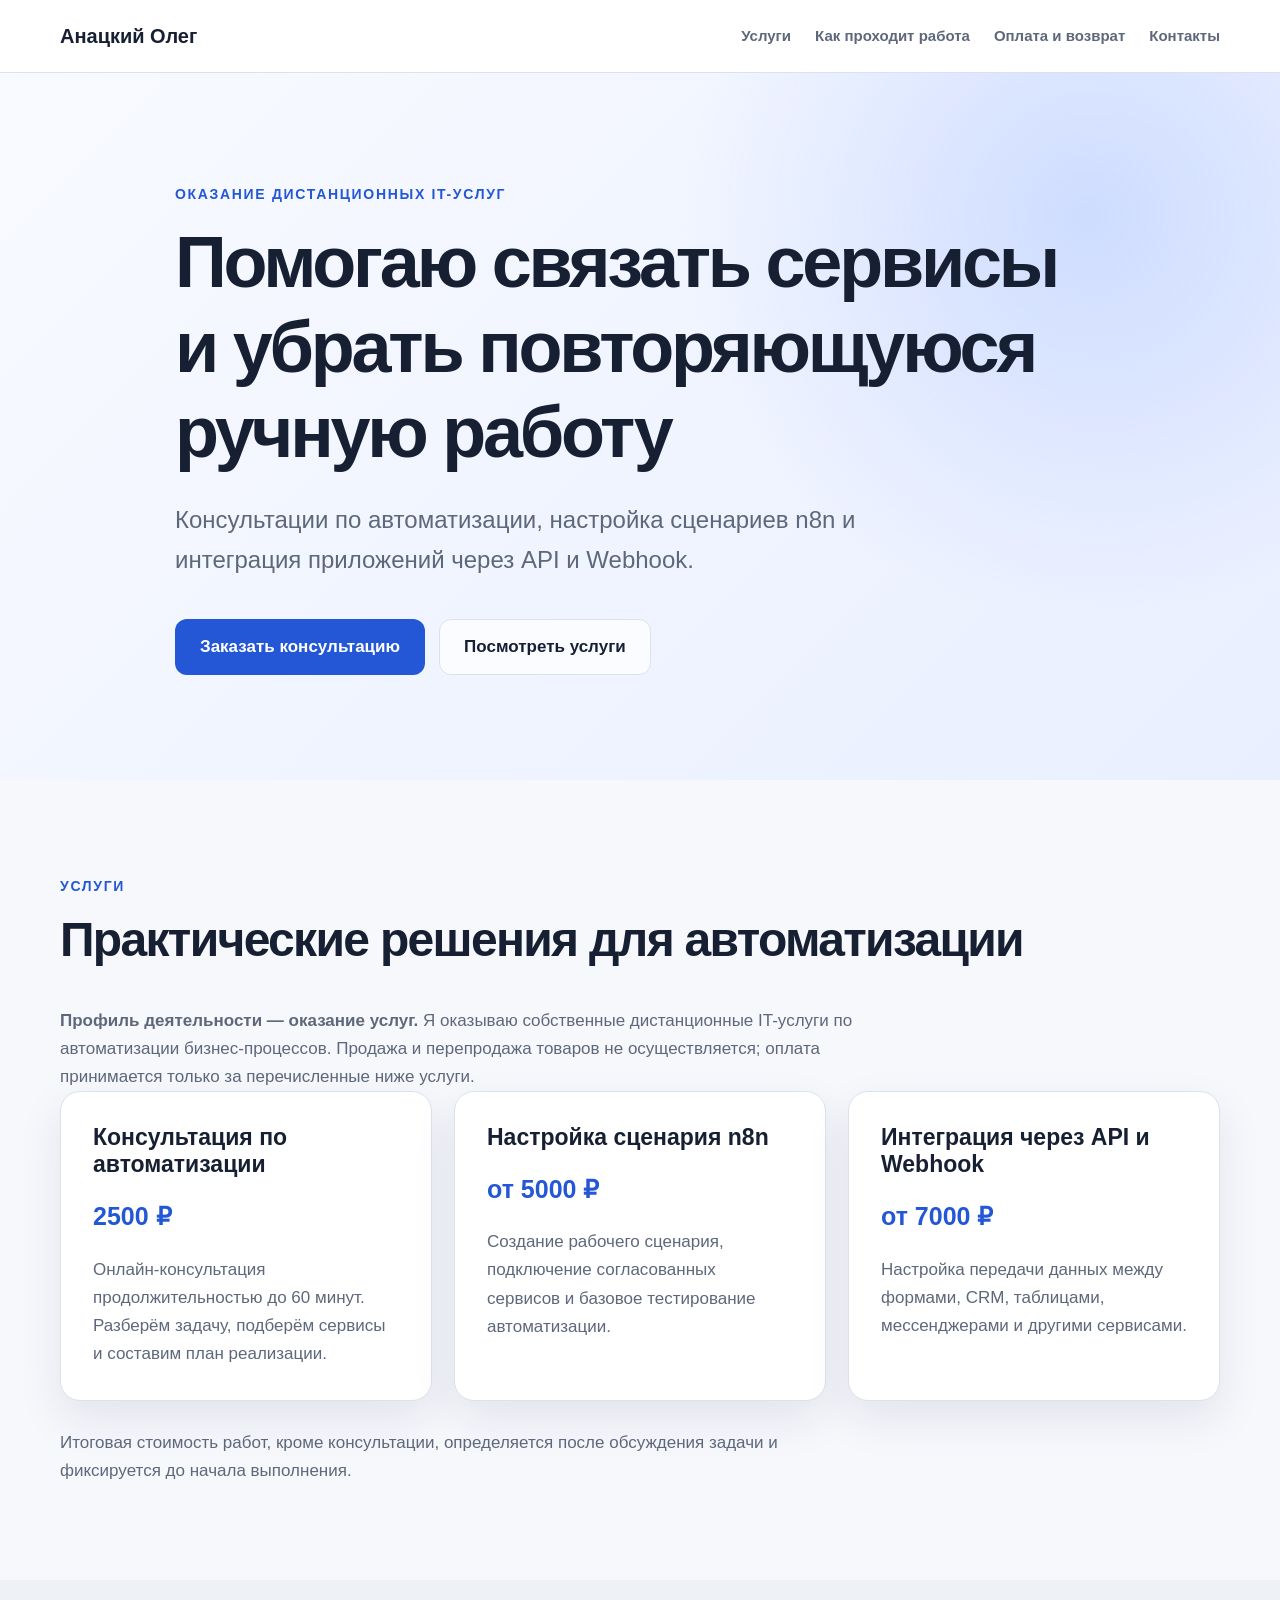
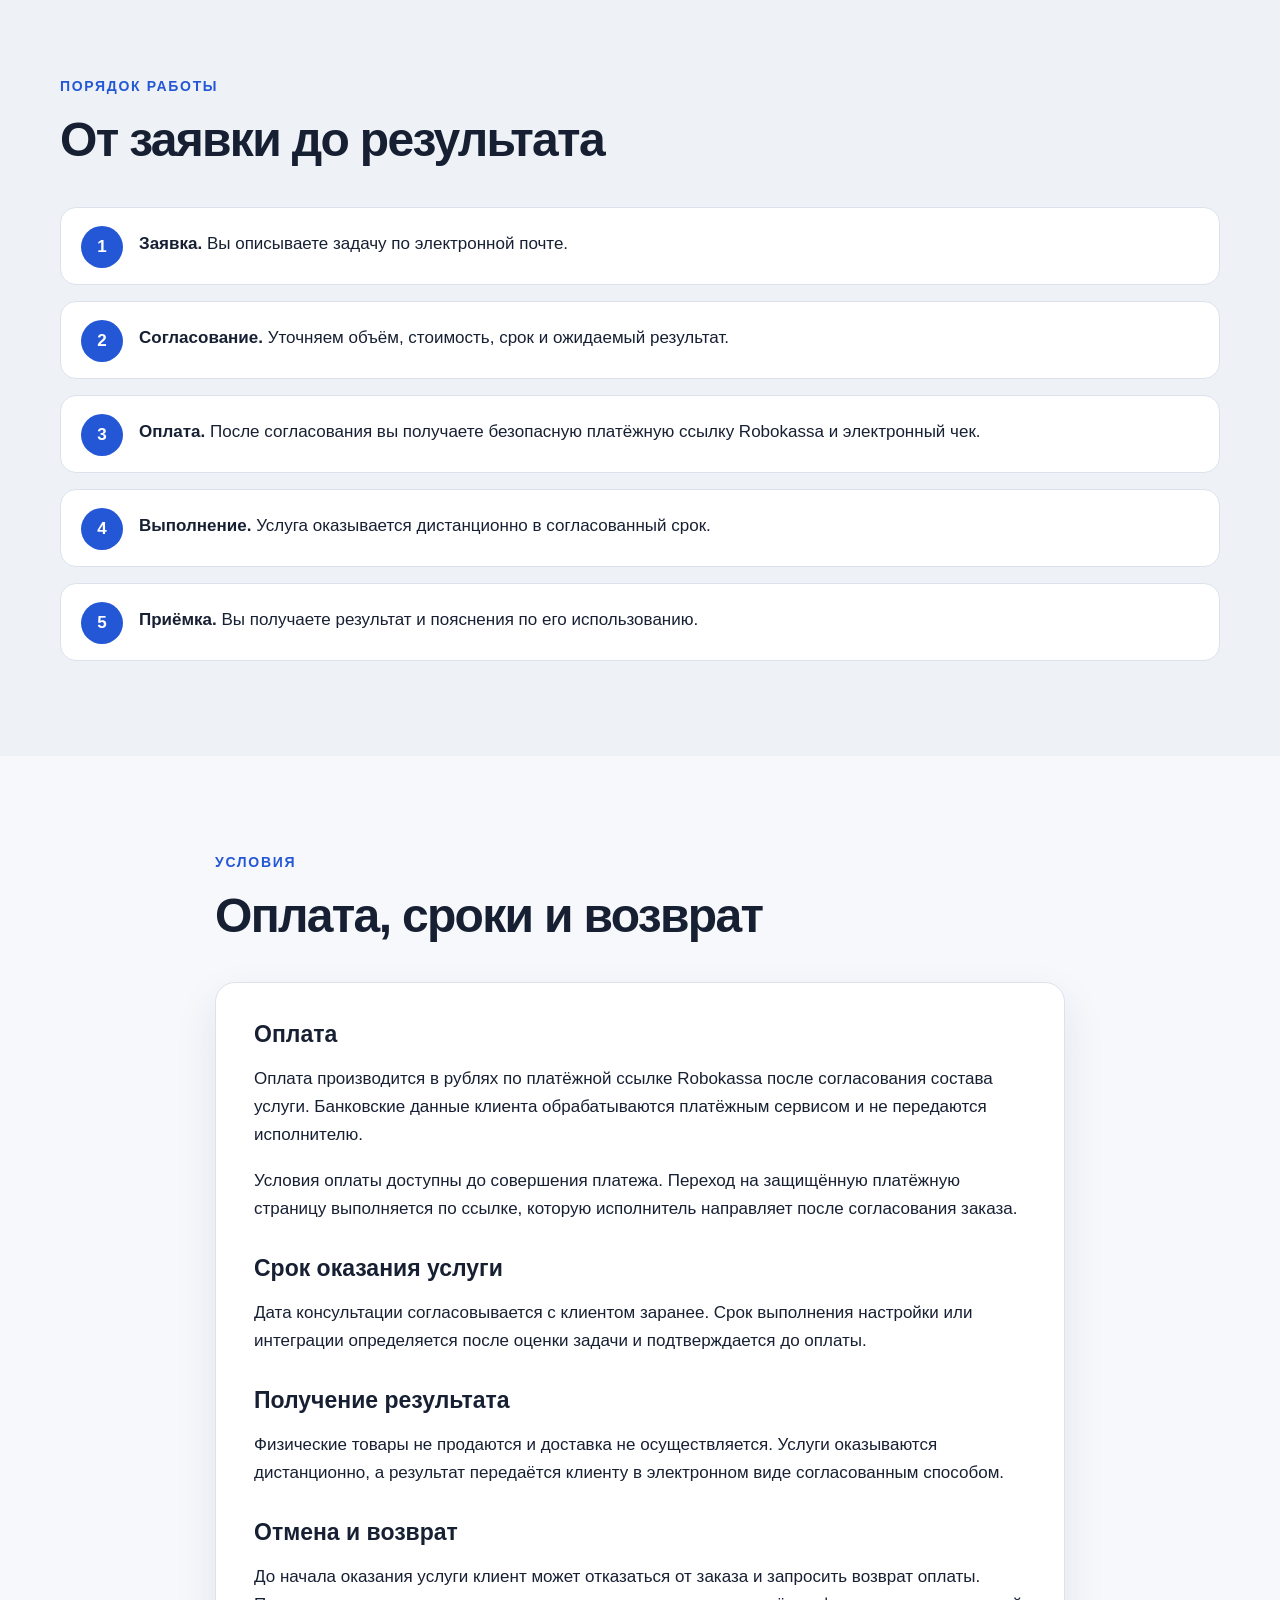
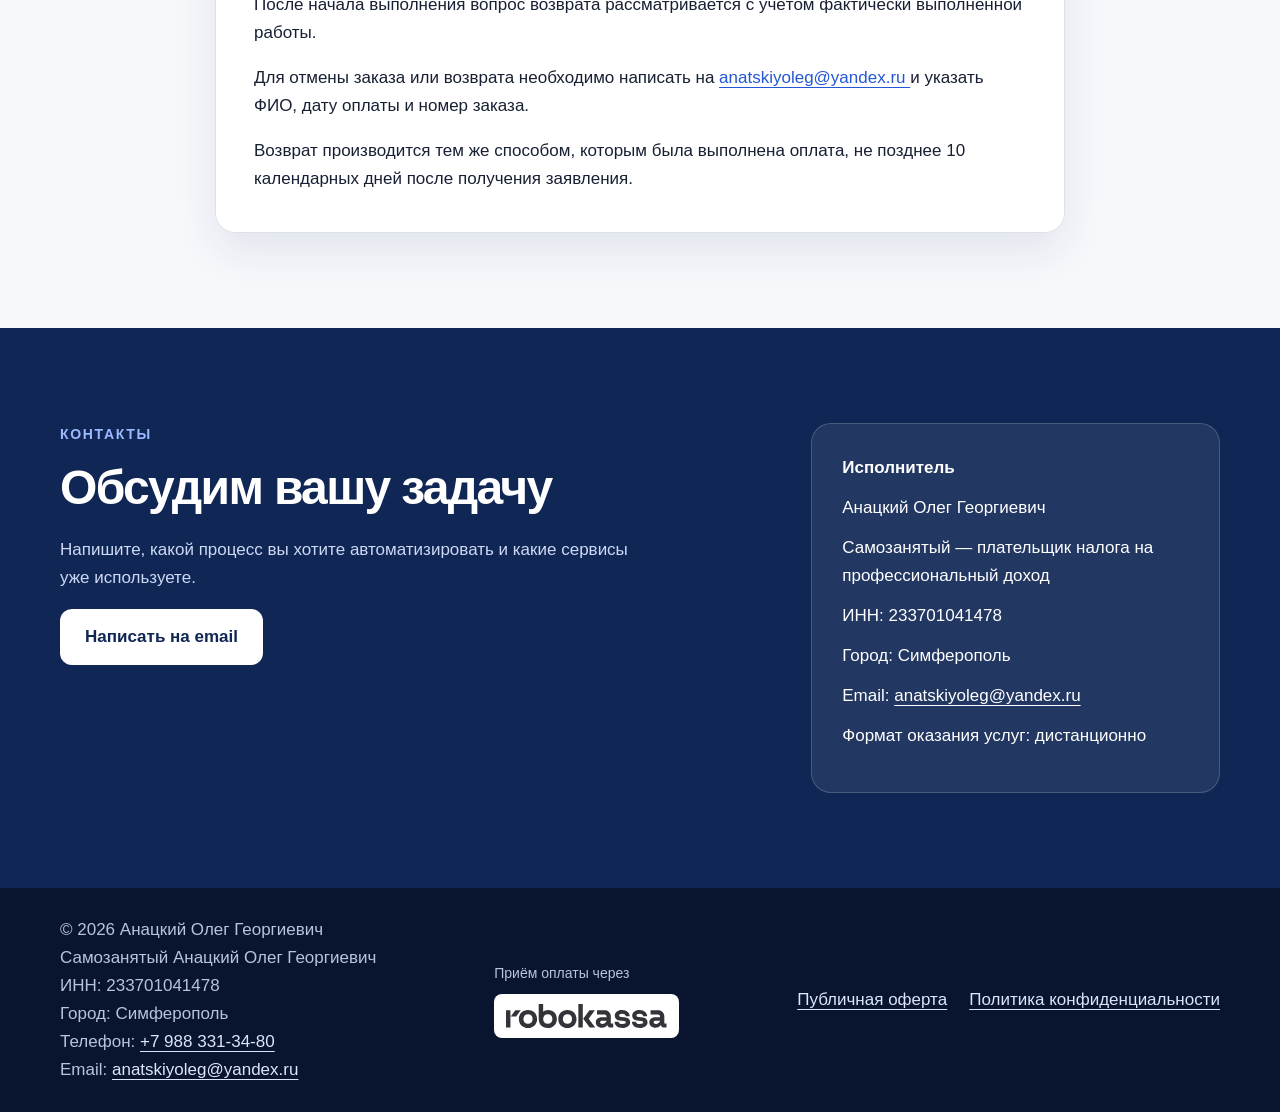
==== commit 1b9b794f: "Merge pull request #4 from oleg977/fix/robokassa-final-compliance fix: complete Robokassa compliance" ====
--- a/index.html
+++ b/index.html
@@ -221,7 +221,7 @@
           <p>Анацкий Олег Георгиевич</p>
           <p>Самозанятый — плательщик налога на профессиональный доход</p>
           <p>ИНН: 233701041478</p>
-          <p>Город: [удалено]</p>
+          <p>Город: Симферополь</p>
 
           <p>
             Email:
@@ -242,7 +242,7 @@
         © 2026 Анацкий Олег Георгиевич<br>
         Самозанятый Анацкий Олег Георгиевич<br>
         ИНН: 233701041478<br>
-        Город: [удалено]<br>
+        Город: Симферополь<br>
         Телефон: <a href="tel:+79883313480">+7 988 331-34-80</a><br>
         Email: <a href="mailto:anatskiyoleg@yandex.ru">anatskiyoleg@yandex.ru</a>
       </p>
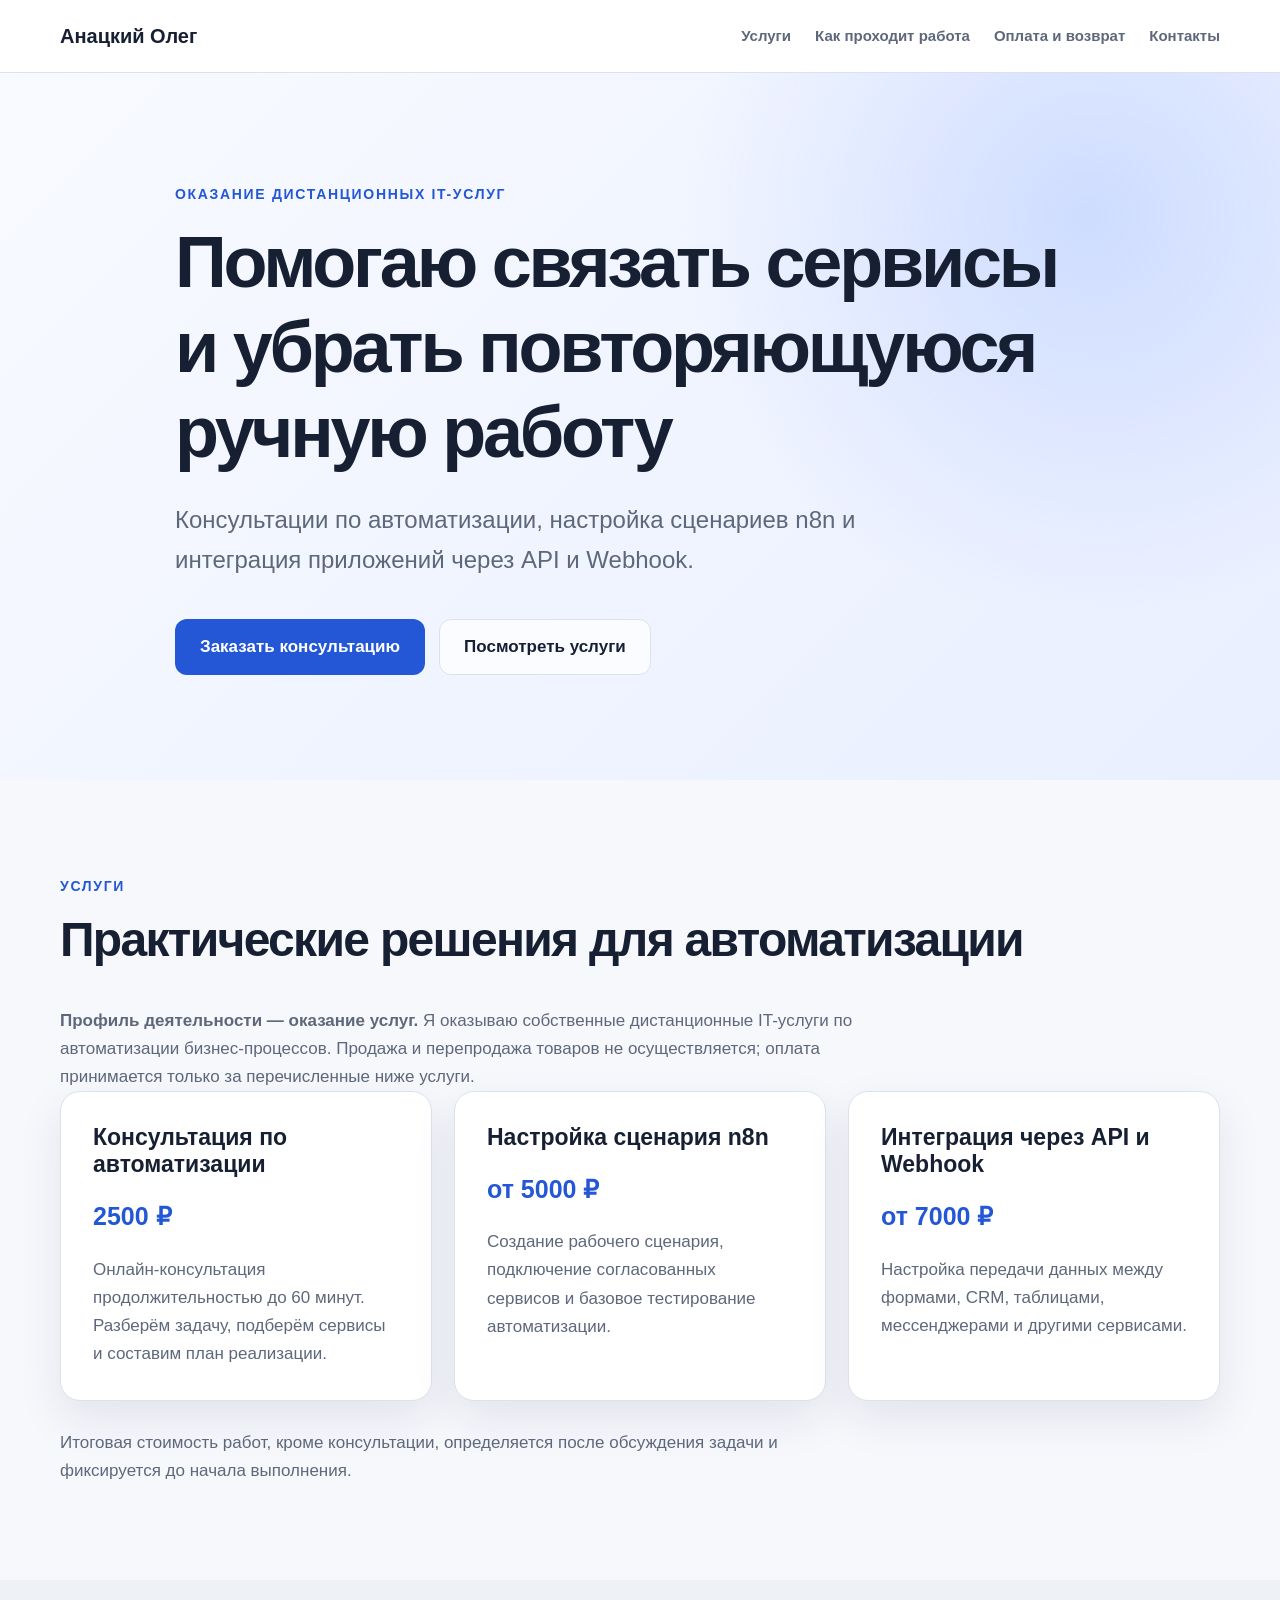
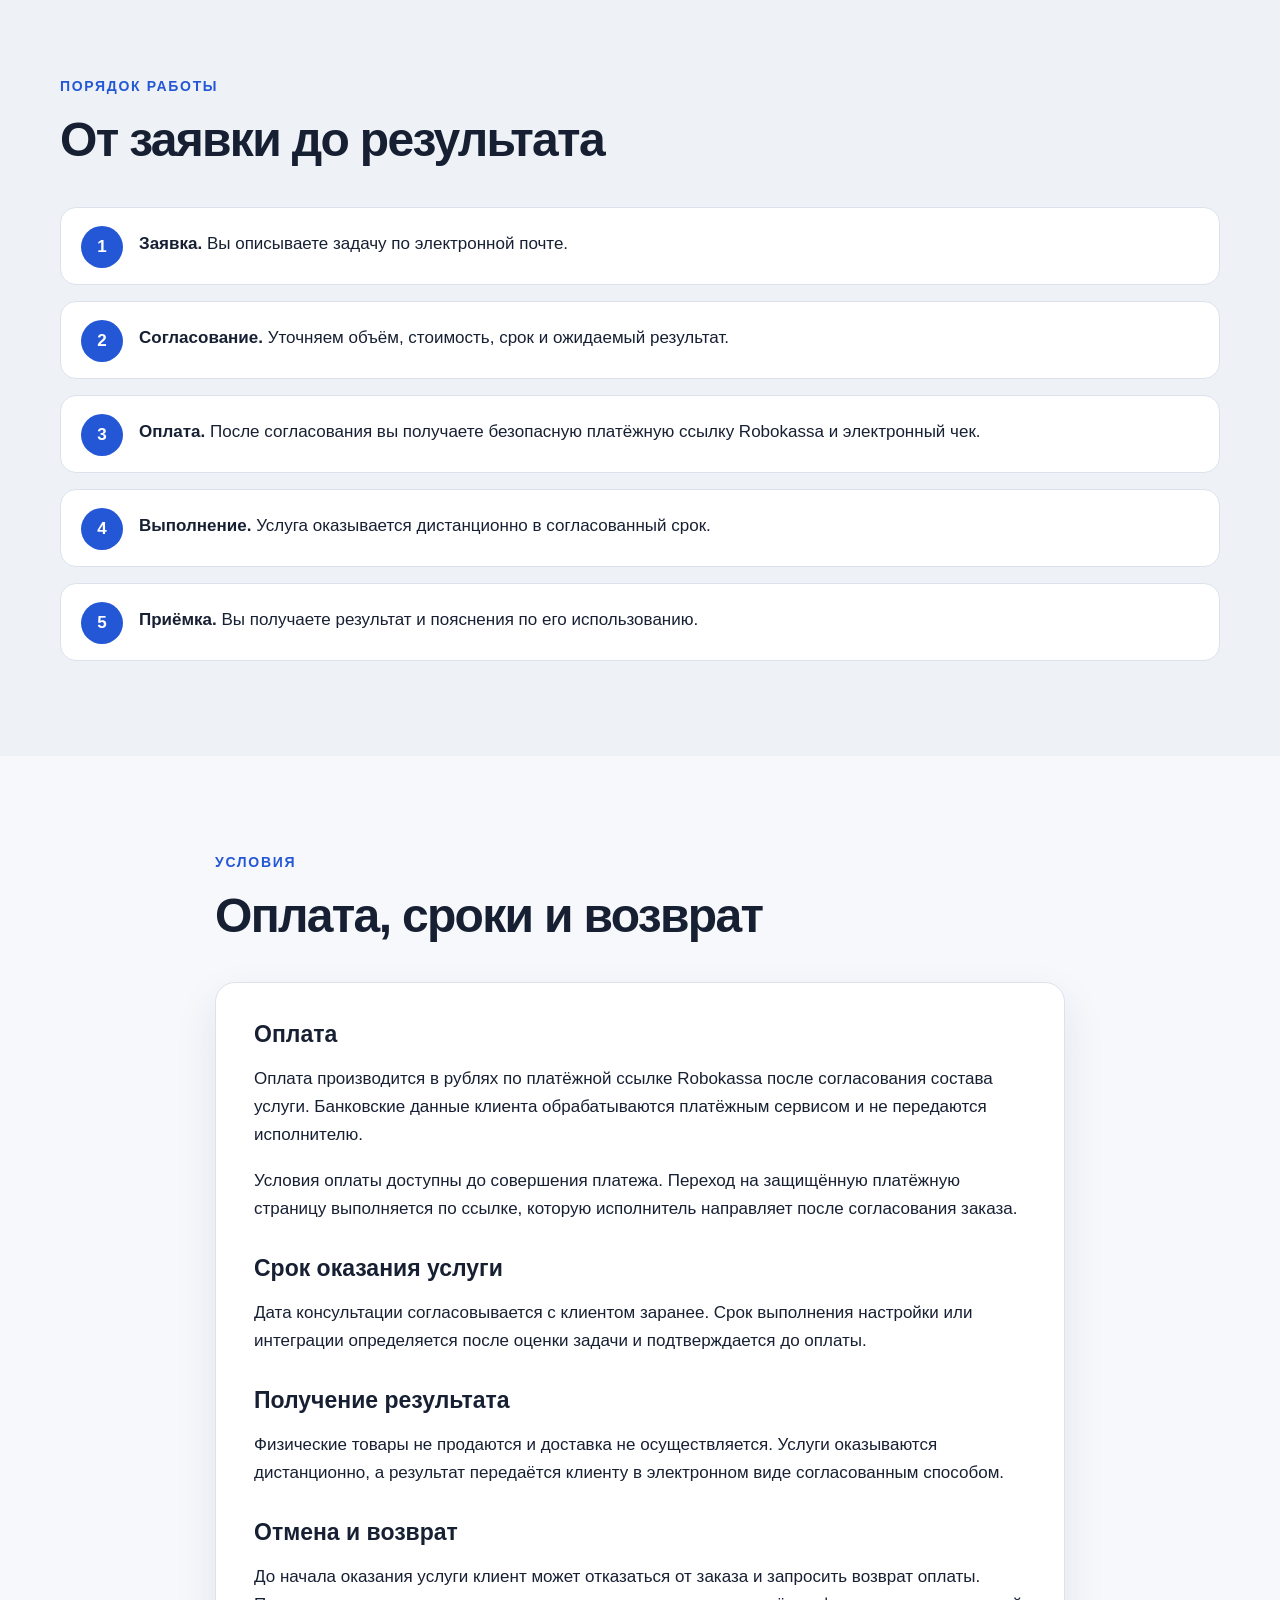
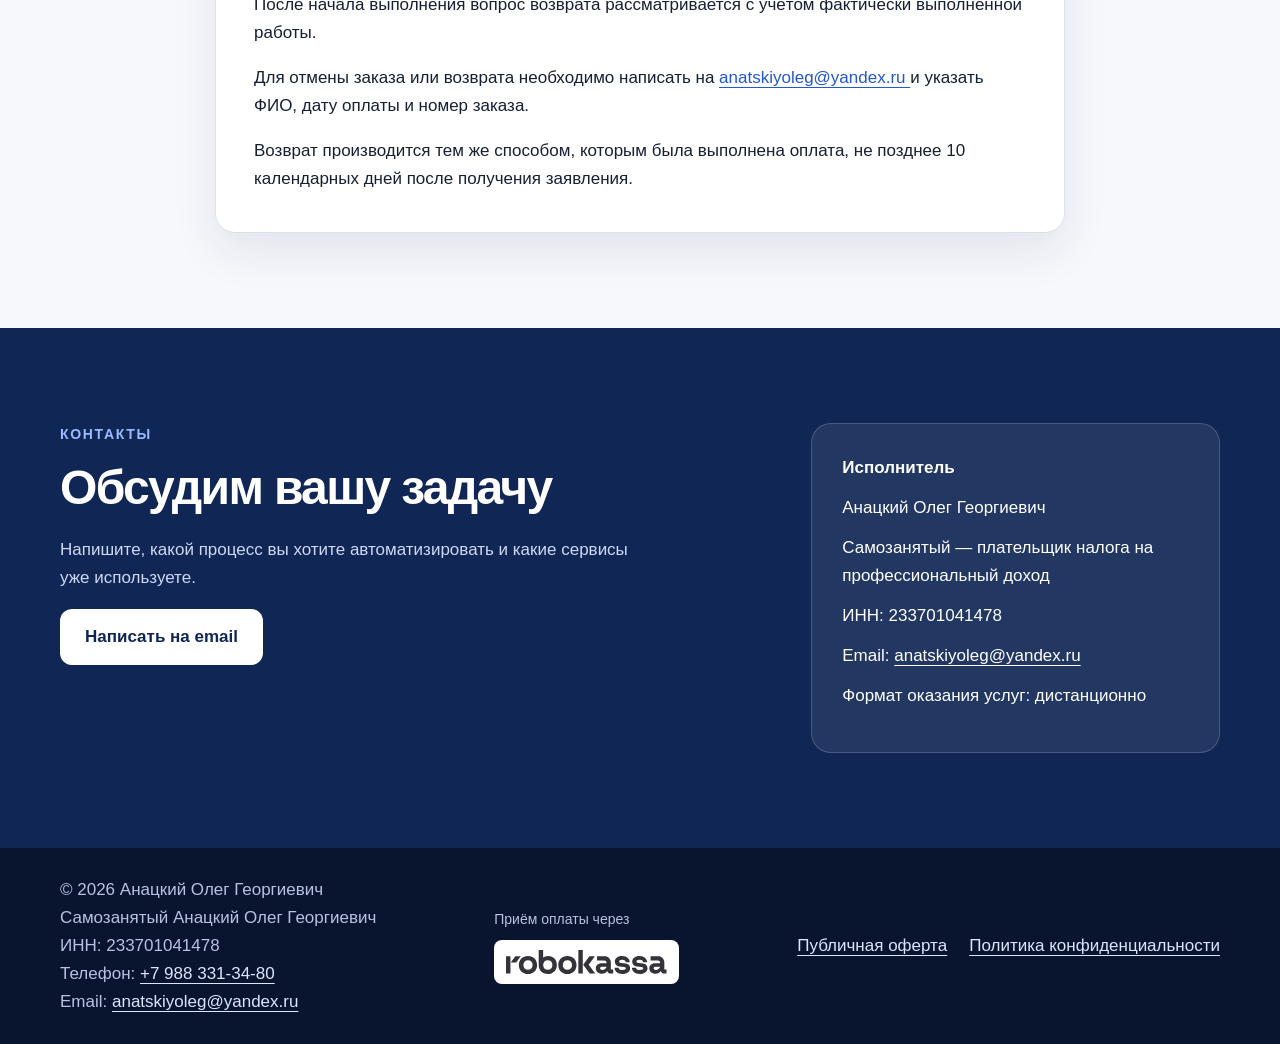
==== commit 79ce0038: "сайт: убрать город из публичных страниц" ====
--- a/index.html
+++ b/index.html
@@ -221,7 +221,6 @@
           <p>Анацкий Олег Георгиевич</p>
           <p>Самозанятый — плательщик налога на профессиональный доход</p>
           <p>ИНН: 233701041478</p>
-          <p>Город: Симферополь</p>
 
           <p>
             Email:
@@ -242,7 +241,6 @@
         © 2026 Анацкий Олег Георгиевич<br>
         Самозанятый Анацкий Олег Георгиевич<br>
         ИНН: 233701041478<br>
-        Город: Симферополь<br>
         Телефон: <a href="tel:+79883313480">+7 988 331-34-80</a><br>
         Email: <a href="mailto:anatskiyoleg@yandex.ru">anatskiyoleg@yandex.ru</a>
       </p>
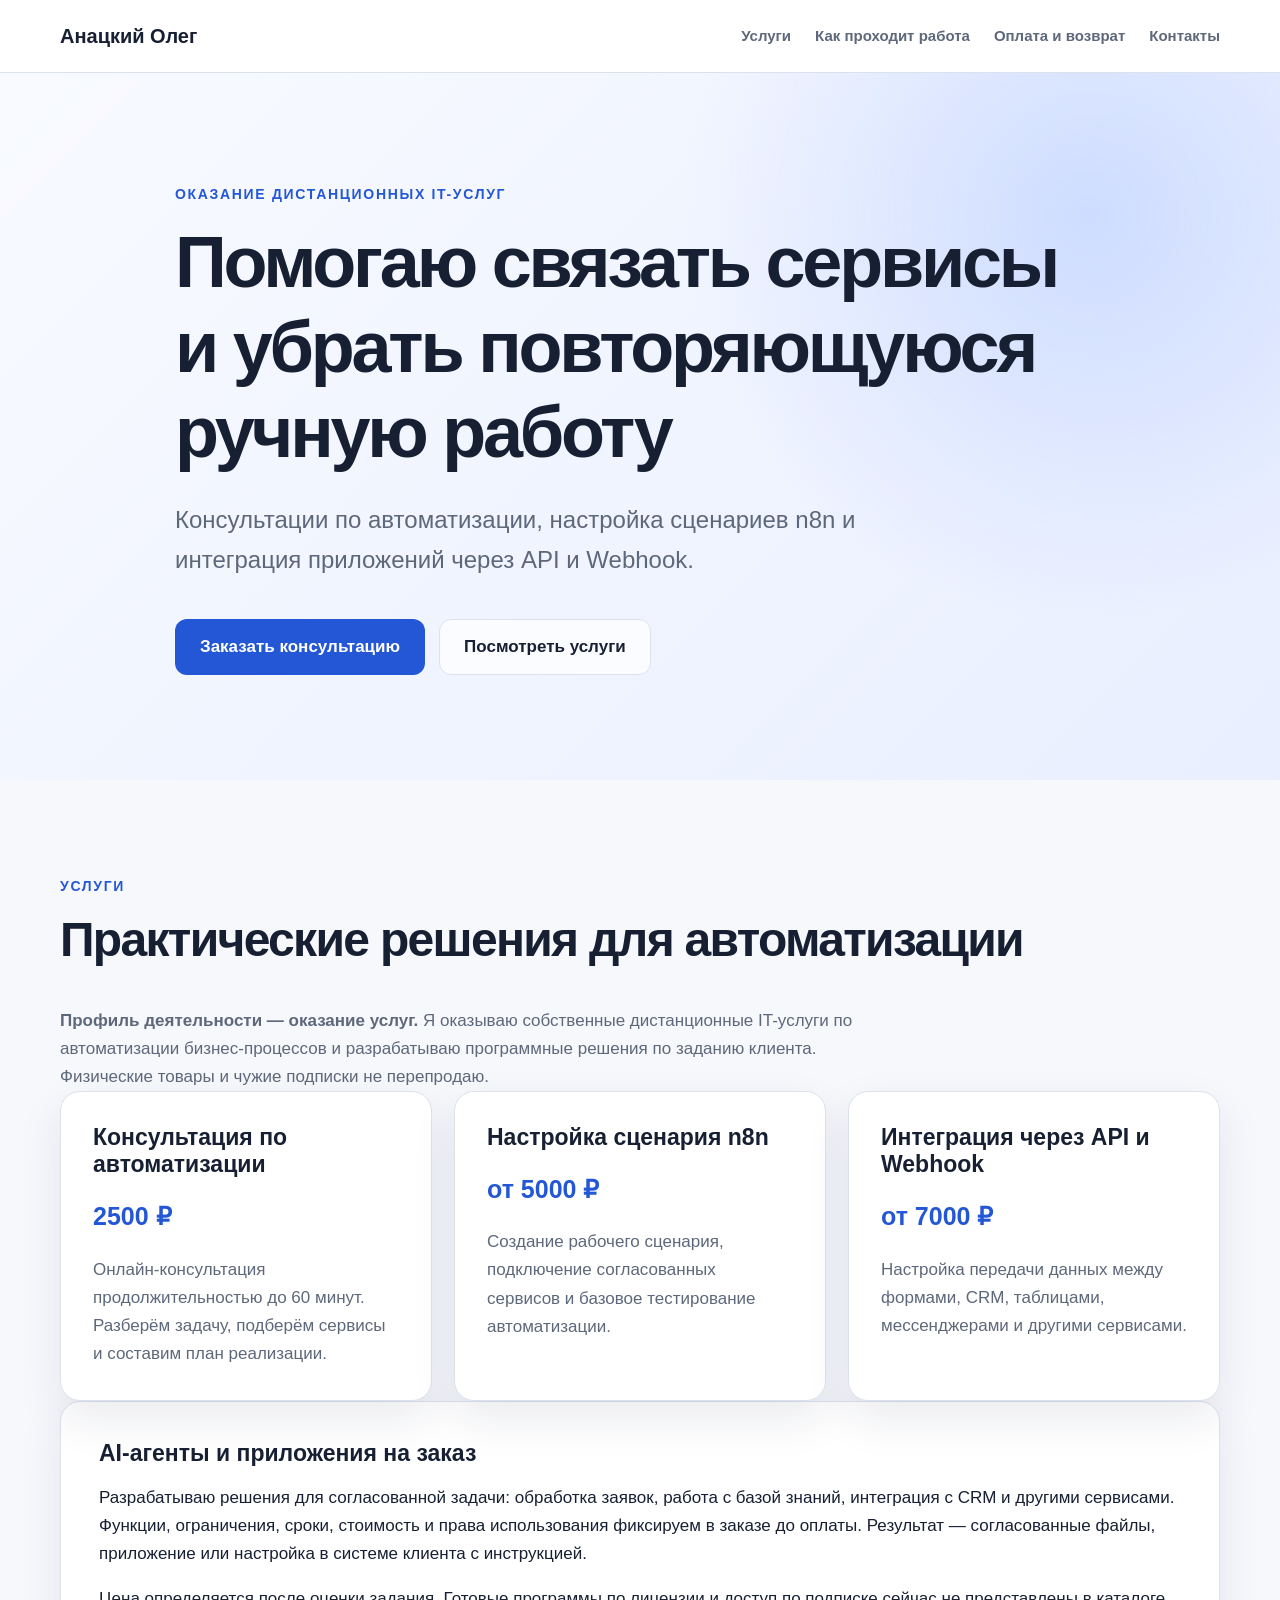
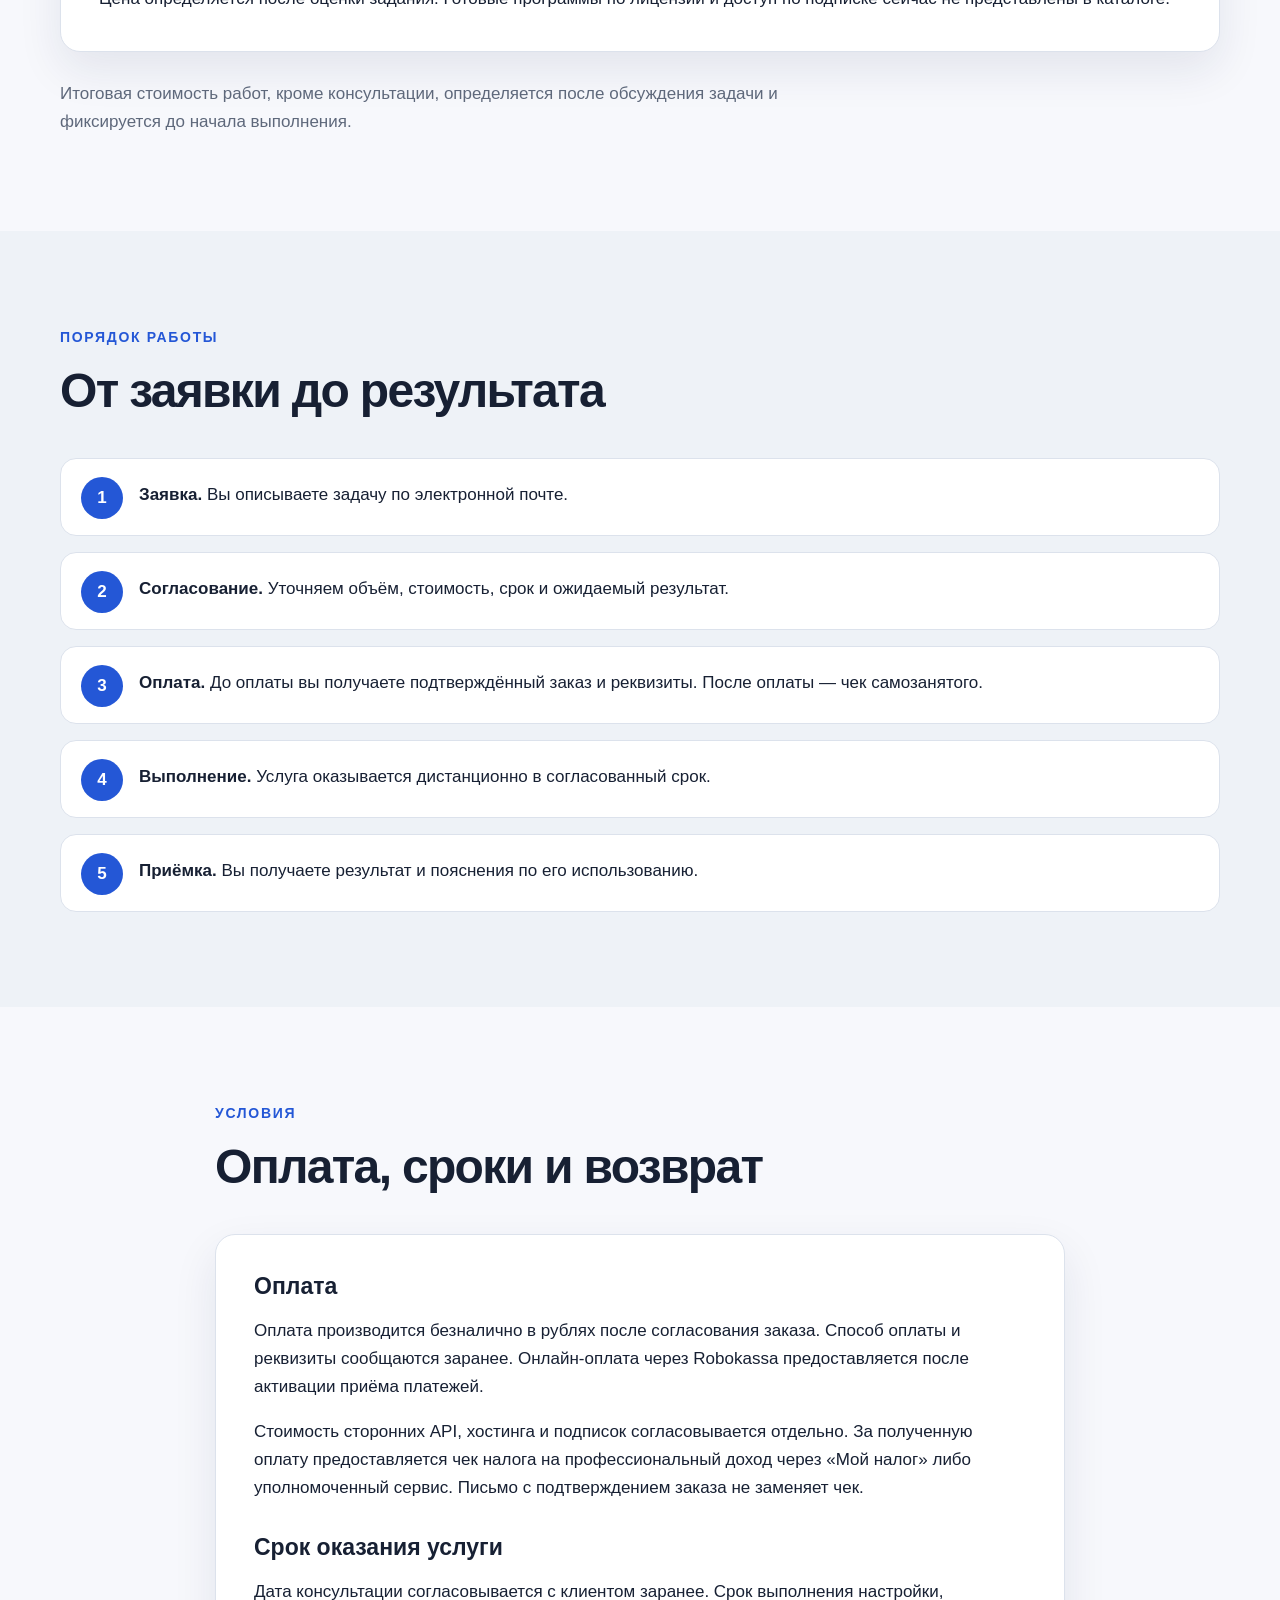
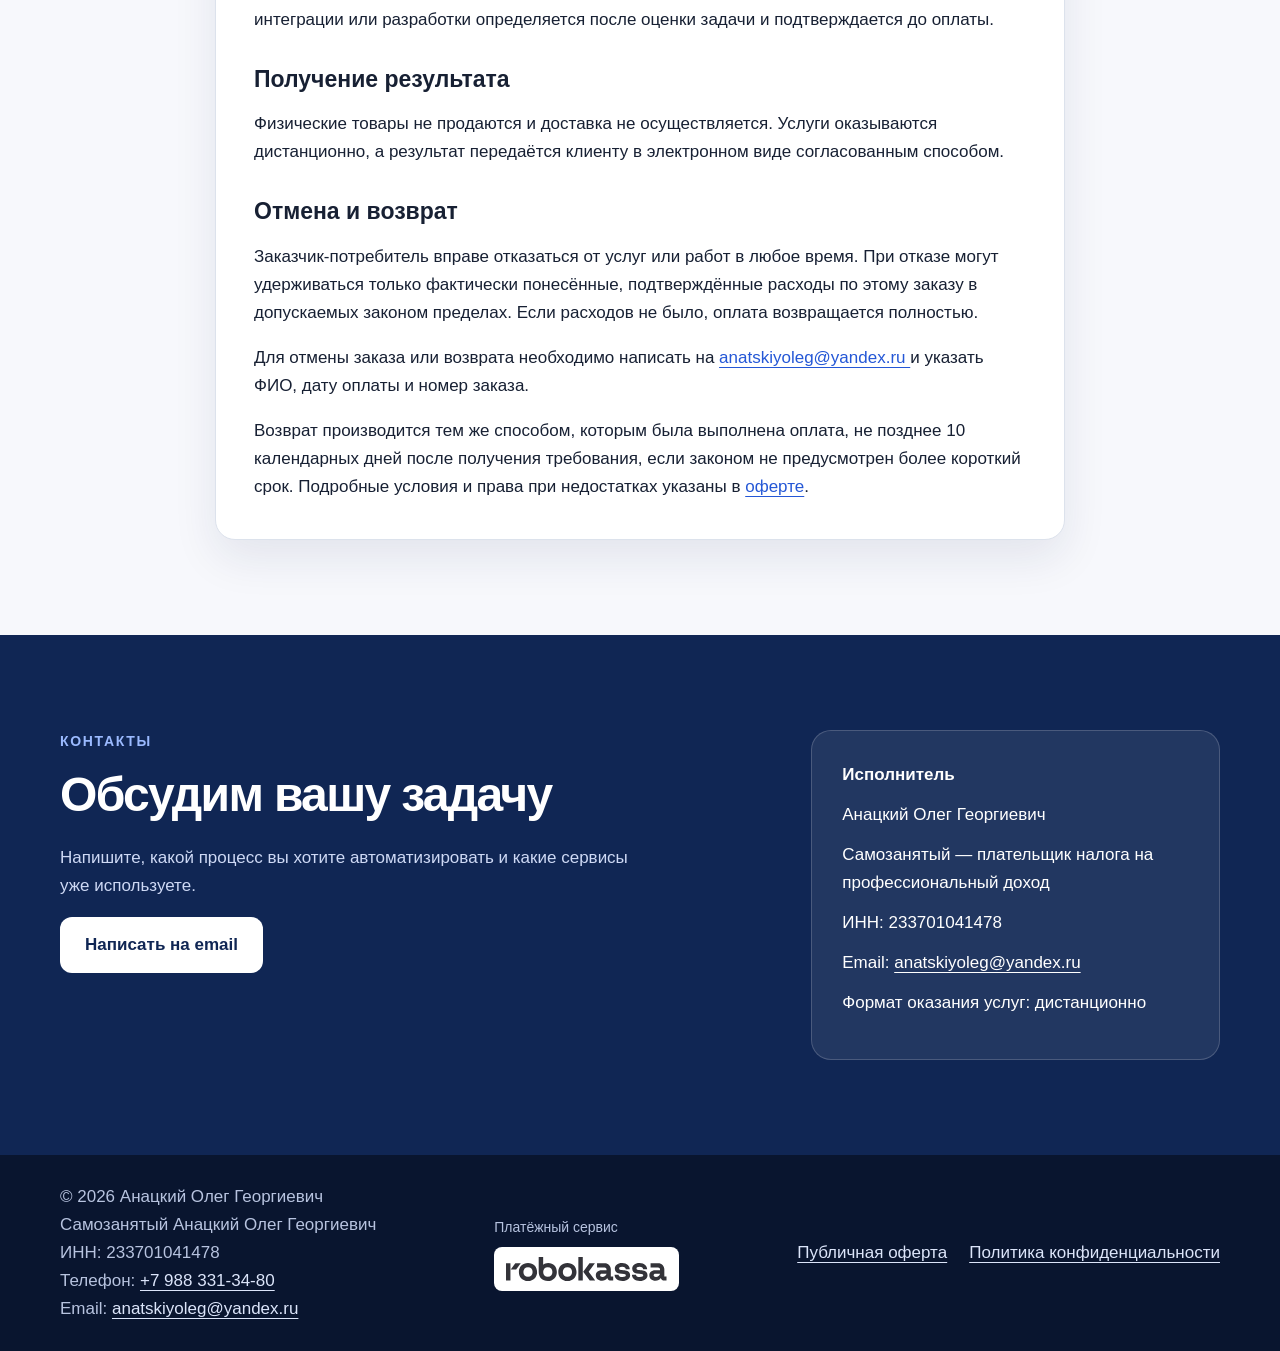
==== commit de06c9ce: "fix: align offer and website with IT services and custom development" ====
--- a/index.html
+++ b/index.html
@@ -63,8 +63,8 @@
         <p class="note">
           <strong>Профиль деятельности — оказание услуг.</strong>
           Я оказываю собственные дистанционные IT-услуги по автоматизации
-          бизнес-процессов. Продажа и перепродажа товаров не осуществляется;
-          оплата принимается только за перечисленные ниже услуги.
+          бизнес-процессов и разрабатываю программные решения по заданию клиента.
+          Физические товары и чужие подписки не перепродаю.
         </p>
 
         <div class="cards">
@@ -99,6 +99,17 @@
           </article>
         </div>
 
+        <div class="text-block">
+          <h3>AI-агенты и приложения на заказ</h3>
+          <p>Разрабатываю решения для согласованной задачи: обработка заявок,
+            работа с базой знаний, интеграция с CRM и другими сервисами.
+            Функции, ограничения, сроки, стоимость и права использования
+            фиксируем в заказе до оплаты. Результат — согласованные файлы,
+            приложение или настройка в системе клиента с инструкцией.</p>
+          <p>Цена определяется после оценки задания. Готовые программы по лицензии
+            и доступ по подписке сейчас не представлены в каталоге.</p>
+        </div>
+
         <p class="note">
           Итоговая стоимость работ, кроме консультации, определяется
           после обсуждения задачи и фиксируется до начала выполнения.
@@ -124,8 +135,8 @@
 
           <li>
             <strong>Оплата.</strong>
-            После согласования вы получаете безопасную платёжную
-            ссылку Robokassa и электронный чек.
+            До оплаты вы получаете подтверждённый заказ и реквизиты.
+            После оплаты — чек самозанятого.
           </li>
 
           <li>
@@ -149,21 +160,22 @@
         <div class="text-block">
           <h3>Оплата</h3>
           <p>
-            Оплата производится в рублях по платёжной ссылке Robokassa
-            после согласования состава услуги. Банковские данные клиента
-            обрабатываются платёжным сервисом и не передаются исполнителю.
-          </p>
-
-          <p>
-            Условия оплаты доступны до совершения платежа. Переход на
-            защищённую платёжную страницу выполняется по ссылке, которую
-            исполнитель направляет после согласования заказа.
+            Оплата производится безналично в рублях после согласования заказа.
+            Способ оплаты и реквизиты сообщаются заранее. Онлайн-оплата через
+            Robokassa предоставляется после активации приёма платежей.
+          </p>
+
+          <p>
+            Стоимость сторонних API, хостинга и подписок согласовывается отдельно.
+            За полученную оплату предоставляется чек налога на профессиональный
+            доход через «Мой налог» либо уполномоченный сервис.
+            Письмо с подтверждением заказа не заменяет чек.
           </p>
 
           <h3>Срок оказания услуги</h3>
           <p>
             Дата консультации согласовывается с клиентом заранее.
-            Срок выполнения настройки или интеграции определяется после
+            Срок выполнения настройки, интеграции или разработки определяется после
             оценки задачи и подтверждается до оплаты.
           </p>
 
@@ -176,9 +188,10 @@
 
           <h3>Отмена и возврат</h3>
           <p>
-            До начала оказания услуги клиент может отказаться от заказа
-            и запросить возврат оплаты. После начала выполнения вопрос
-            возврата рассматривается с учётом фактически выполненной работы.
+            Заказчик-потребитель вправе отказаться от услуг или работ в любое время.
+            При отказе могут удерживаться только фактически понесённые,
+            подтверждённые расходы по этому заказу в допускаемых законом пределах.
+            Если расходов не было, оплата возвращается полностью.
           </p>
 
           <p>
@@ -191,7 +204,9 @@
 
           <p>
             Возврат производится тем же способом, которым была выполнена
-            оплата, не позднее 10 календарных дней после получения заявления.
+            оплата, не позднее 10 календарных дней после получения требования,
+            если законом не предусмотрен более короткий срок. Подробные условия
+            и права при недостатках указаны в <a href="offer.html">оферте</a>.
           </p>
         </div>
       </div>
@@ -246,7 +261,7 @@
       </p>
 
       <div class="payment-provider">
-        <span>Приём оплаты через</span>
+        <span>Платёжный сервис</span>
         <a class="payment-provider-link" href="https://robokassa.com/" target="_blank" rel="noopener noreferrer" aria-label="Перейти на сайт Robokassa">
           <img src="robokassa-logo.svg" alt="Robokassa" width="161" height="24">
         </a>
